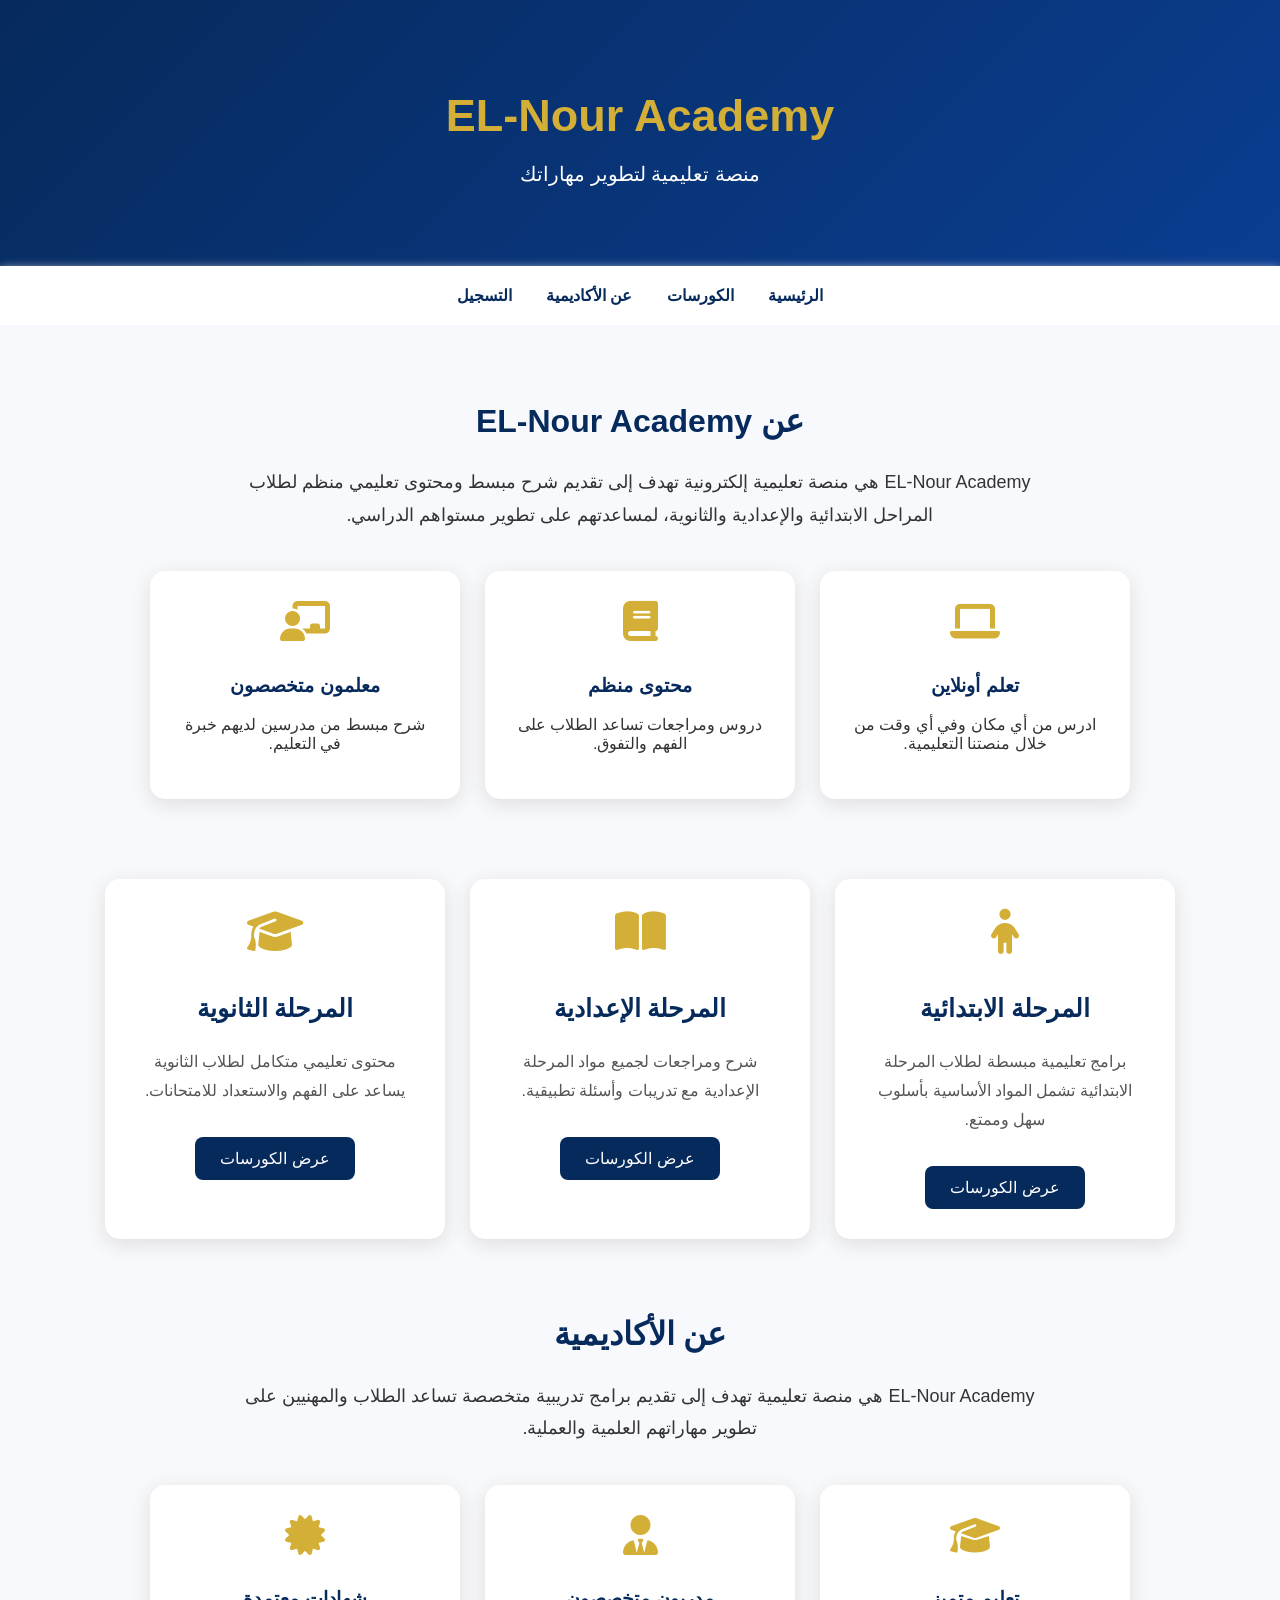
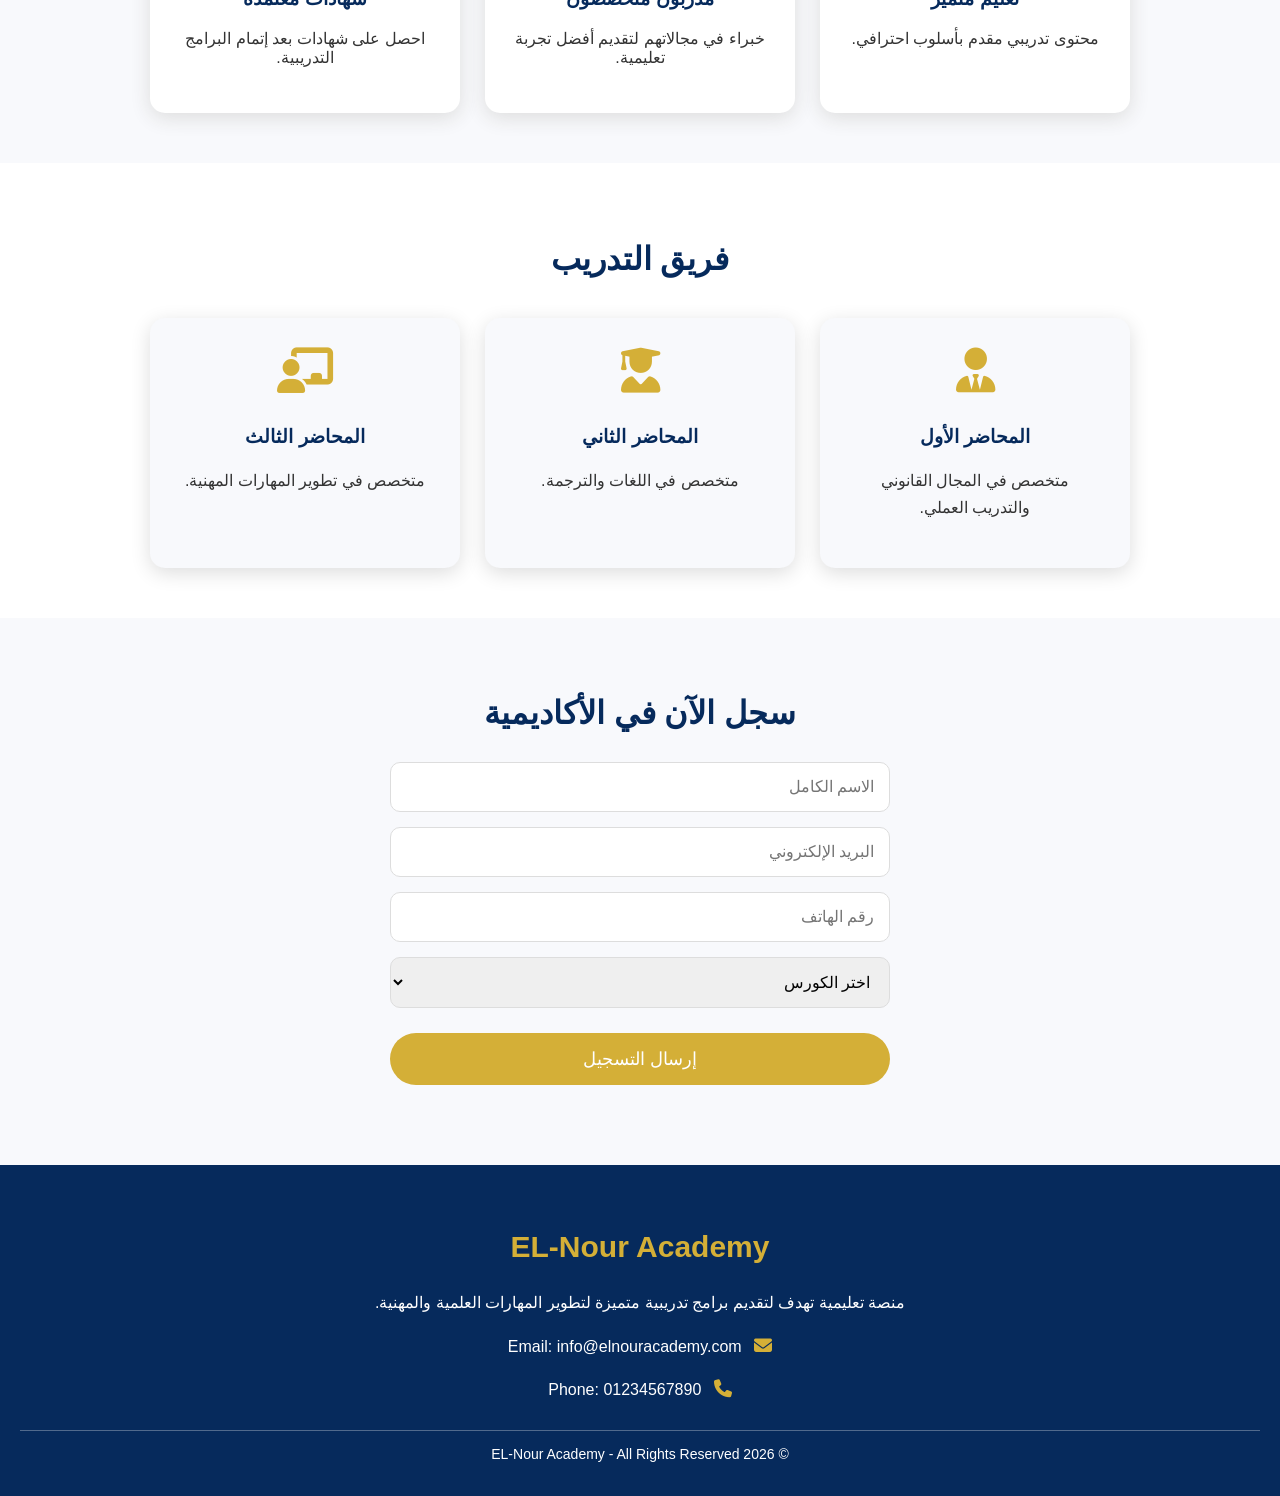
==== index.html @ 8023168b "Update index.html" ====
<!DOCTYPE html>
<html lang="ar" dir="rtl">

<head>
    <meta charset="UTF-8">
    <meta name="viewport" content="width=device-width, initial-scale=1.0">
    <title>EL-Nour Academy</title> 
    <link rel="stylesheet" href="https://cdnjs.cloudflare.com/ajax/libs/font-awesome/6.5.0/css/all.min.css">
    <link rel="stylesheet" href="style.css">
</head>

<body>

    <header>
        <h1>EL-Nour Academy</h1>
        <p>منصة تعليمية لتطوير مهاراتك</p>
    </header>

    <nav>
    <a href="#home">الرئيسية</a>
    <a href="#courses">الكورسات</a>
    <a href="#about">عن الأكاديمية</a>
    <a href="#register">التسجيل</a>
</nav>

 <section class="about" id="about">

<h2>عن EL-Nour Academy</h2>

<p>
EL-Nour Academy هي منصة تعليمية إلكترونية تهدف إلى تقديم
شرح مبسط ومحتوى تعليمي منظم لطلاب المراحل الابتدائية
والإعدادية والثانوية، لمساعدتهم على تطوير مستواهم الدراسي.
</p>


<div class="about-box">

<div>
<i class="fa-solid fa-laptop"></i>
<h3>تعلم أونلاين</h3>
<p>
ادرس من أي مكان وفي أي وقت من خلال منصتنا التعليمية.
</p>
</div>


<div>
<i class="fa-solid fa-book"></i>
<h3>محتوى منظم</h3>
<p>
دروس ومراجعات تساعد الطلاب على الفهم والتفوق.
</p>
</div>


<div>
<i class="fa-solid fa-chalkboard-user"></i>
<h3>معلمون متخصصون</h3>
<p>
شرح مبسط من مدرسين لديهم خبرة في التعليم.
</p>
</div>

</div>

</section>

<div class="courses">

    <div class="card">
    <i class="fa-solid fa-child"></i>
    <h3>المرحلة الابتدائية</h3>
    <p>
        برامج تعليمية مبسطة لطلاب المرحلة الابتدائية
        تشمل المواد الأساسية بأسلوب سهل وممتع.
    </p>
    <button>عرض الكورسات</button>
</div>


<div class="card">
    <i class="fa-solid fa-book-open"></i>
    <h3>المرحلة الإعدادية</h3>
    <p>
        شرح ومراجعات لجميع مواد المرحلة الإعدادية
        مع تدريبات وأسئلة تطبيقية.
    </p>
    <button>عرض الكورسات</button>
</div>


<div class="card">
    <i class="fa-solid fa-graduation-cap"></i>
    <h3>المرحلة الثانوية</h3>
    <p>
        محتوى تعليمي متكامل لطلاب الثانوية
        يساعد على الفهم والاستعداد للامتحانات.
    </p>
    <button>عرض الكورسات</button>
</div>
</div>

</section>
<section class="about" id="about">

<h2>عن الأكاديمية</h2>

<p>
EL-Nour Academy هي منصة تعليمية تهدف إلى تقديم برامج تدريبية متخصصة 
تساعد الطلاب والمهنيين على تطوير مهاراتهم العلمية والعملية.
</p>

<div class="about-box">

<div>
<i class="fa-solid fa-graduation-cap"></i>
<h3>تعليم متميز</h3>
<p>محتوى تدريبي مقدم بأسلوب احترافي.</p>
</div>

<div>
<i class="fa-solid fa-user-tie"></i>
<h3>مدربون متخصصون</h3>
<p>خبراء في مجالاتهم لتقديم أفضل تجربة تعليمية.</p>
</div>

<div>
<i class="fa-solid fa-certificate"></i>
<h3>شهادات معتمدة</h3>
<p>احصل على شهادات بعد إتمام البرامج التدريبية.</p>
</div>

</div>

</section>
<section class="instructors">

<h2>فريق التدريب</h2>

<div class="instructor-box">

    <div class="instructor-card">
        <i class="fa-solid fa-user-tie"></i>
        <h3>المحاضر الأول</h3>
        <p>متخصص في المجال القانوني والتدريب العملي.</p>
    </div>

    <div class="instructor-card">
        <i class="fa-solid fa-user-graduate"></i>
        <h3>المحاضر الثاني</h3>
        <p>متخصص في اللغات والترجمة.</p>
    </div>

    <div class="instructor-card">
        <i class="fa-solid fa-chalkboard-user"></i>
        <h3>المحاضر الثالث</h3>
        <p>متخصص في تطوير المهارات المهنية.</p>
    </div>

</div>

</section>
  <section class="register" id="register">

<h2>سجل الآن في الأكاديمية</h2>

<form>

<input type="text" placeholder="الاسم الكامل">

<input type="email" placeholder="البريد الإلكتروني">

<input type="tel" placeholder="رقم الهاتف">

<select>
    <option>اختر الكورس</option>
    <option>القانون</option>
    <option>اللغات والترجمة</option>
    <option>المهارات المهنية</option>
</select>

<button type="submit">
إرسال التسجيل
</button>

</form>

</section>
  <footer>

<div class="footer-content">

    <h2>EL-Nour Academy</h2>

    <p>
        منصة تعليمية تهدف لتقديم برامج تدريبية متميزة
        لتطوير المهارات العلمية والمهنية.
    </p>

   <p>
    <i class="fa-solid fa-envelope"></i>
    Email: info@elnouracademy.com
</p>

<p>
    <i class="fa-solid fa-phone"></i>
    Phone: 01234567890
</p>
</div>

<p class="copyright">
© 2026 EL-Nour Academy - All Rights Reserved
</p>

</footer>

</body>

</html>
---- style.css ----
body {
    margin: 0;
    font-family: "Arial", sans-serif;
    background: #f8f9fc;
    color: #333;
    text-align: center;
}

header {
    background: linear-gradient(135deg, #062a5c, #0b3d91);
    color: white;
    padding: 60px 20px;
}

header h1 {
    font-size: 45px;
    color: #d4af37;
    margin-bottom: 10px;
}

header p {
    font-size: 20px;
}

nav {
    background: white;
    padding: 20px;
    box-shadow: 0 3px 10px #ddd;
}

nav a {
    color: #062a5c;
    text-decoration: none;
    margin: 15px;
    font-weight: bold;
}

nav a:hover {
    color: #d4af37;
}

section {
    padding: 50px 20px;
}

section h2 {
    color: #062a5c;
    font-size: 32px;
}

button {
    background: #d4af37;
    color: white;
    border: none;
    padding: 15px 35px;
    border-radius: 30px;
    font-size: 18px;
    cursor: pointer;
}

button:hover {
    background: #b8941f;
}

footer {
    background: #062a5c;
    color: white;
    padding: 25px;
}
.hero {
    background: linear-gradient(
        rgba(6,42,92,0.85),
        rgba(6,42,92,0.85)
    );
    color: white;
    padding: 90px 20px;
    border-radius: 0 0 40px 40px;
}

.hero h2 {
    font-size: 40px;
    color: #d4af37;
    margin-bottom: 20px;
}

.hero p {
    font-size: 20px;
    max-width: 700px;
    margin: auto;
    line-height: 1.8;
}
.courses-section {
    background: #ffffff;
}

.courses {
    display: flex;
    justify-content: center;
    gap: 25px;
    flex-wrap: wrap;
    margin-top: 30px;
}

.card {
    background: white;
    width: 280px;
    padding: 30px;
    border-radius: 15px;
    box-shadow: 0 5px 20px #ddd;
    transition: 0.3s;
}

.card:hover {
    transform: translateY(-10px);
}

.card h3 {
    color: #062a5c;
    font-size: 25px;
}

.card p {
    line-height: 1.8;
    color: #555;
}

.card button {
    margin-top: 15px;
}
.about {
    background: #f8f9fc;
}

.about > p {
    max-width: 800px;
    margin: 20px auto;
    font-size: 18px;
    line-height: 1.8;
}

.about-box {
    display: flex;
    justify-content: center;
    gap: 25px;
    flex-wrap: wrap;
    margin-top: 40px;
}

.about-box div {
    background: white;
    width: 250px;
    padding: 30px;
    border-radius: 15px;
    box-shadow: 0 5px 20px #ddd;
}

.about-box i {
    font-size: 40px;
    color: #d4af37;
    margin-bottom: 15px;
}

.about-box h3 {
    color: #062a5c;
}
    .about {
    background: #f8f9fc;
}

.about > p {
    max-width: 800px;
    margin: 20px auto;
    font-size: 18px;
    line-height: 1.8;
}

.about-box {
    display: flex;
    justify-content: center;
    gap: 25px;
    flex-wrap: wrap;
    margin-top: 40px;
}

.about-box div {
    background: white;
    width: 250px;
    padding: 30px;
    border-radius: 15px;
    box-shadow: 0 5px 20px #ddd;
}

.about-box i {
    font-size: 40px;
    color: #d4af37;
    margin-bottom: 15px;
}

.about-box h3 {
    color: #062a5c;
}
.instructors {
    background: white;
}

.instructor-box {
    display: flex;
    justify-content: center;
    gap: 25px;
    flex-wrap: wrap;
    margin-top: 40px;
}

.instructor-card {
    width: 250px;
    background: #f8f9fc;
    padding: 30px;
    border-radius: 15px;
    box-shadow: 0 5px 20px #ddd;
    transition: 0.3s;
}

.instructor-card:hover {
    transform: translateY(-10px);
}

.instructor-card i {
    font-size: 45px;
    color: #d4af37;
    margin-bottom: 15px;
}

.instructor-card h3 {
    color: #062a5c;
}

.instructor-card p {
    line-height: 1.7;
}
.register {
    background: #f8f9fc;
}

.register form {
    max-width: 500px;
    margin: 30px auto;
    display: flex;
    flex-direction: column;
    gap: 15px;
}

.register input,
.register select {
    padding: 15px;
    border: 1px solid #ddd;
    border-radius: 10px;
    font-size: 16px;
    text-align: right;
}

.register button {
    margin-top: 10px;
}
footer {
    background: #062a5c;
    color: white;
    padding: 40px 20px 20px;
    text-align: center;
}

.footer-content h2 {
    color: #d4af37;
    font-size: 30px;
}

.footer-content p {
    max-width: 600px;
    margin: 15px auto;
    line-height: 1.8;
}

.copyright {
    margin-top: 25px;
    border-top: 1px solid rgba(255,255,255,0.3);
    padding-top: 15px;
    font-size: 14px;
}
.footer-content i {
    color: #d4af37;
    margin-left: 8px;
    font-size: 18px;
}
.card i {
    font-size: 45px;
    color: #d4af37;
    margin-bottom: 15px;
}

.card button {
    background: #062a5c;
    color: white;
    border: none;
    padding: 12px 25px;
    border-radius: 8px;
    cursor: pointer;
    font-size: 16px;
}

.card button:hover {
    background: #d4af37;
    color: #062a5c;
}
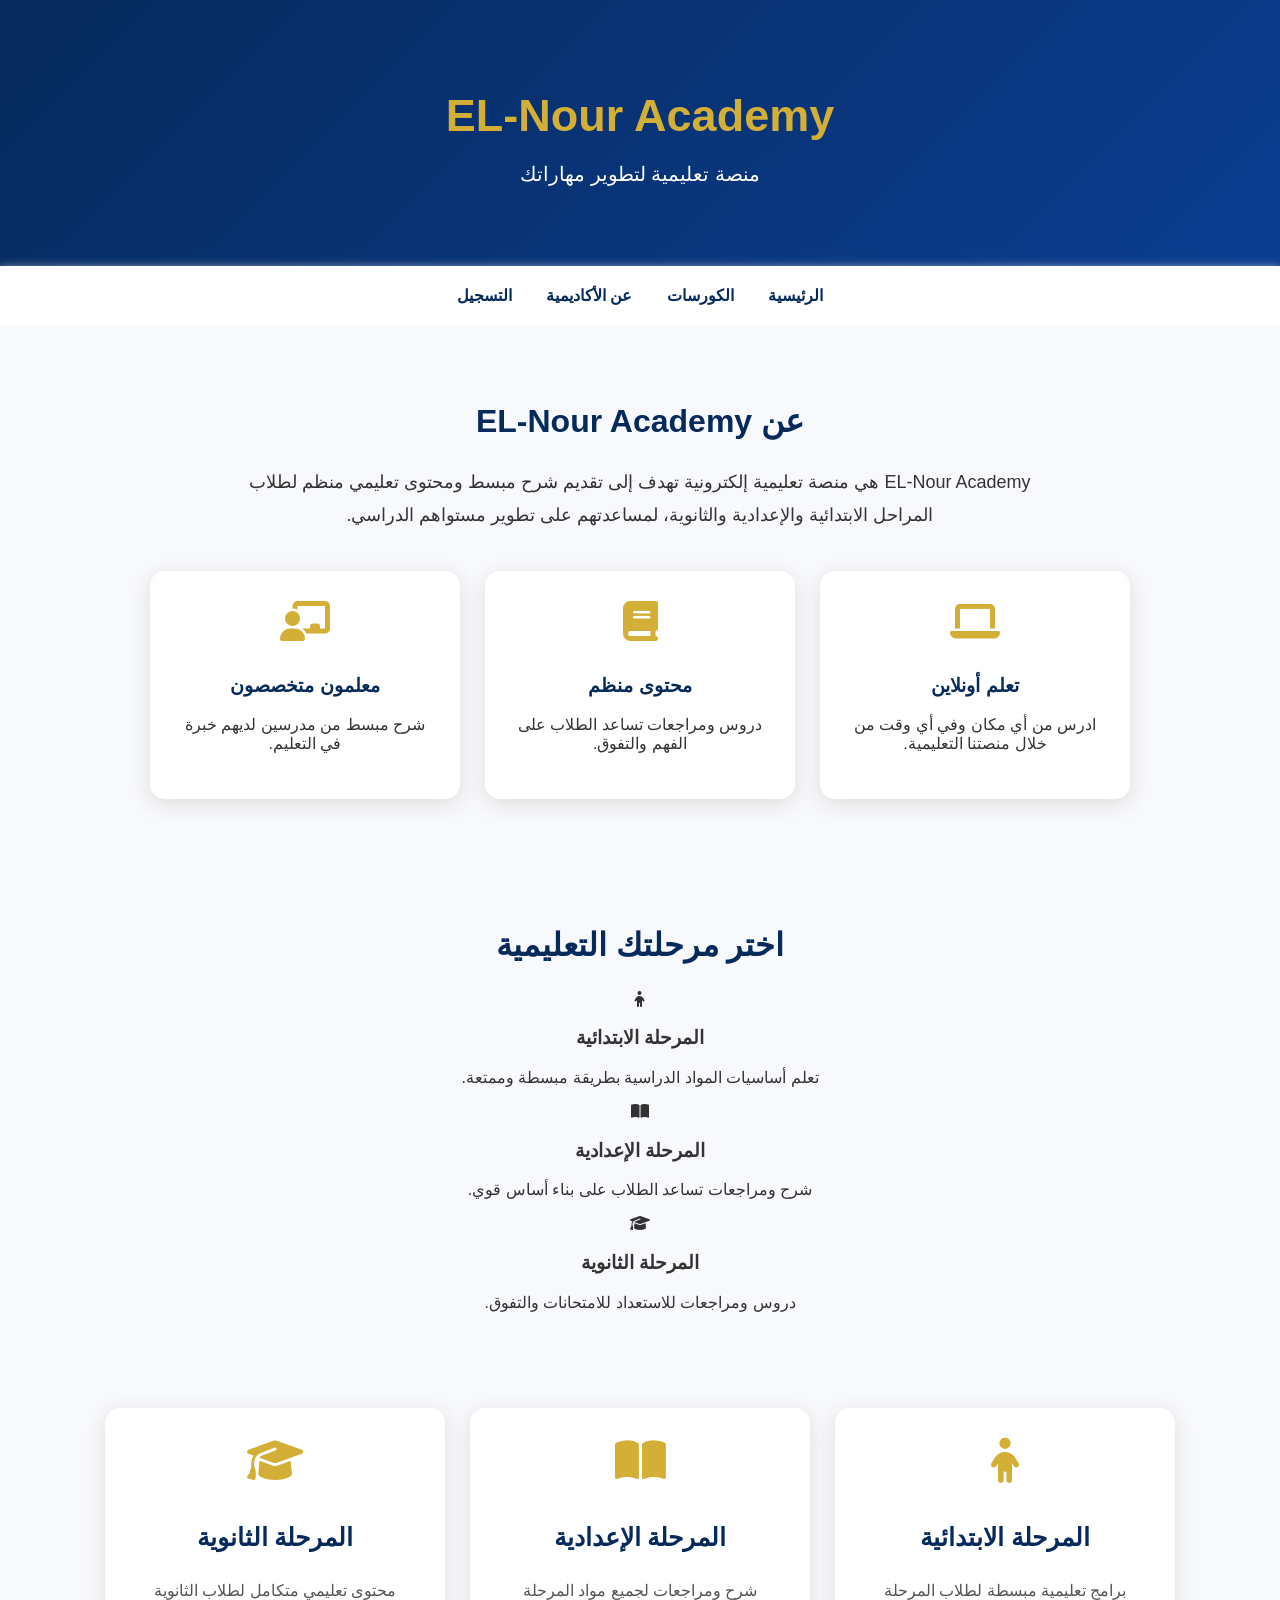
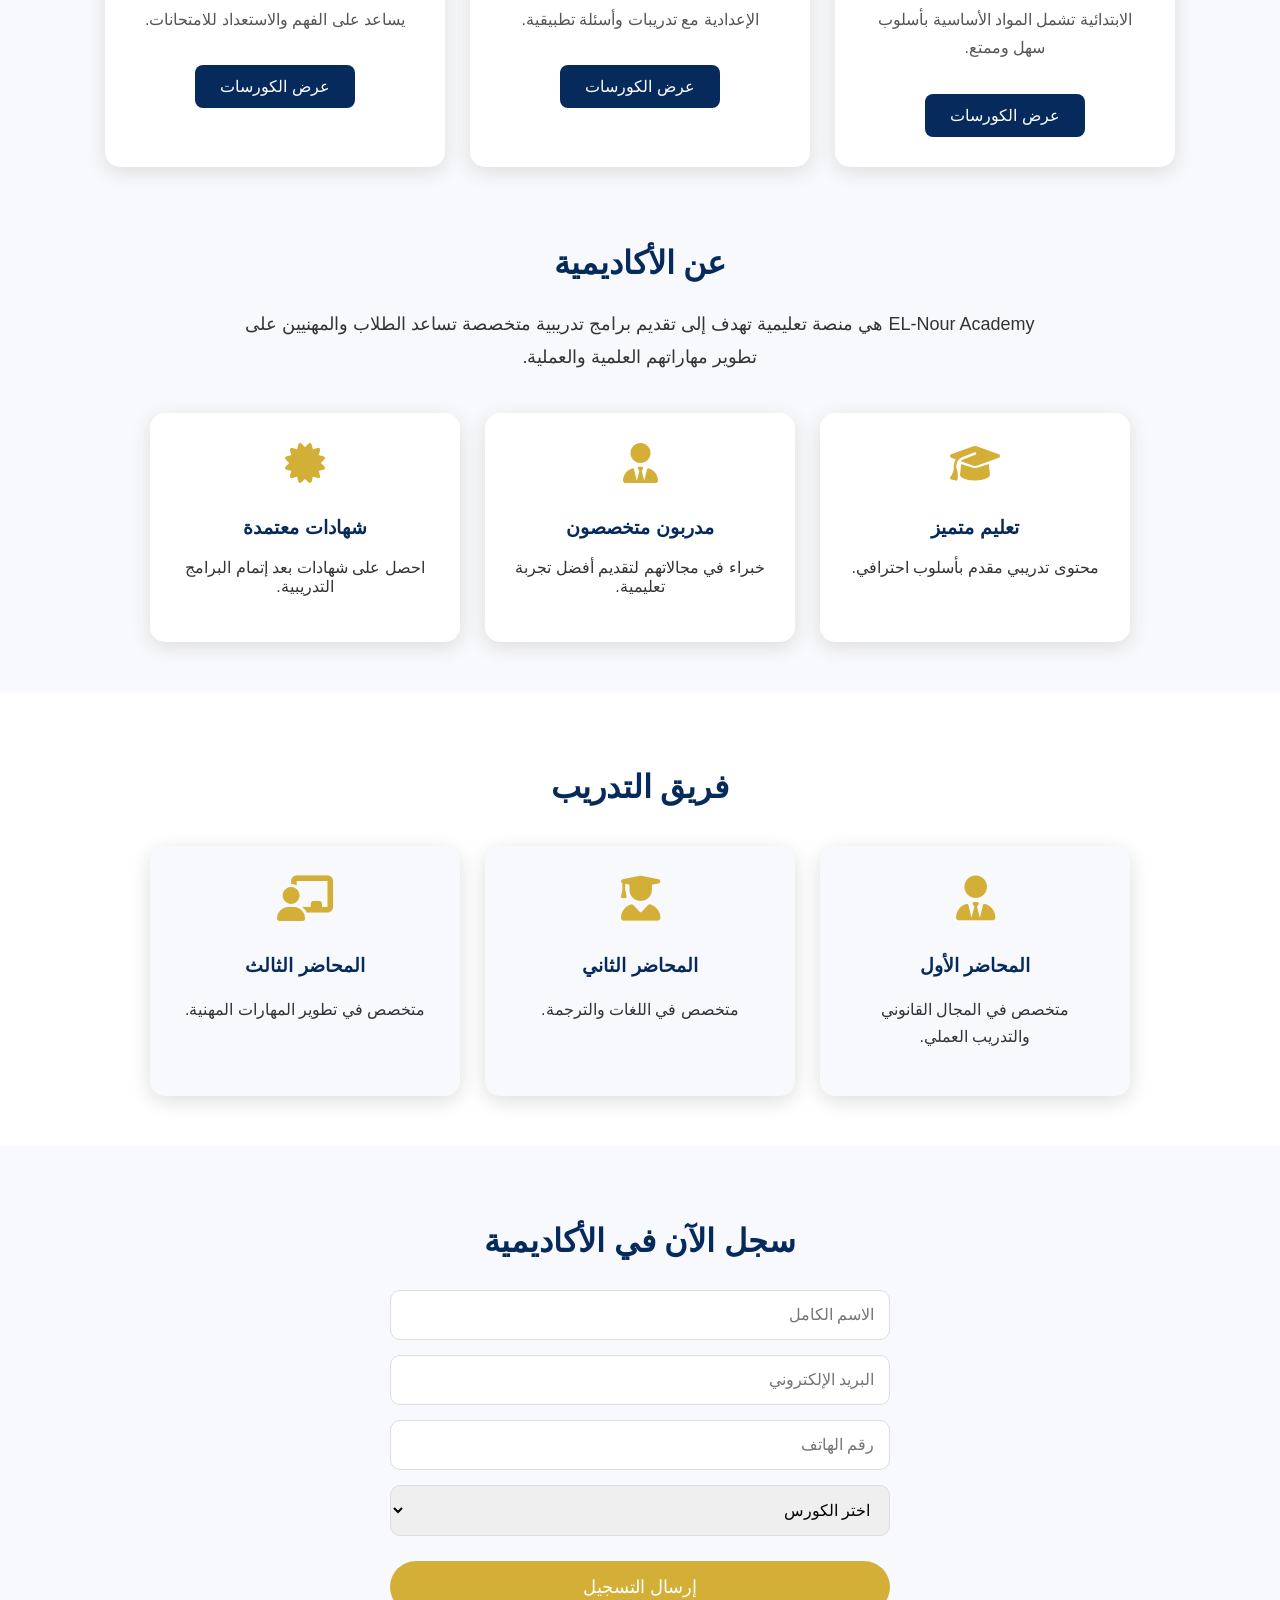
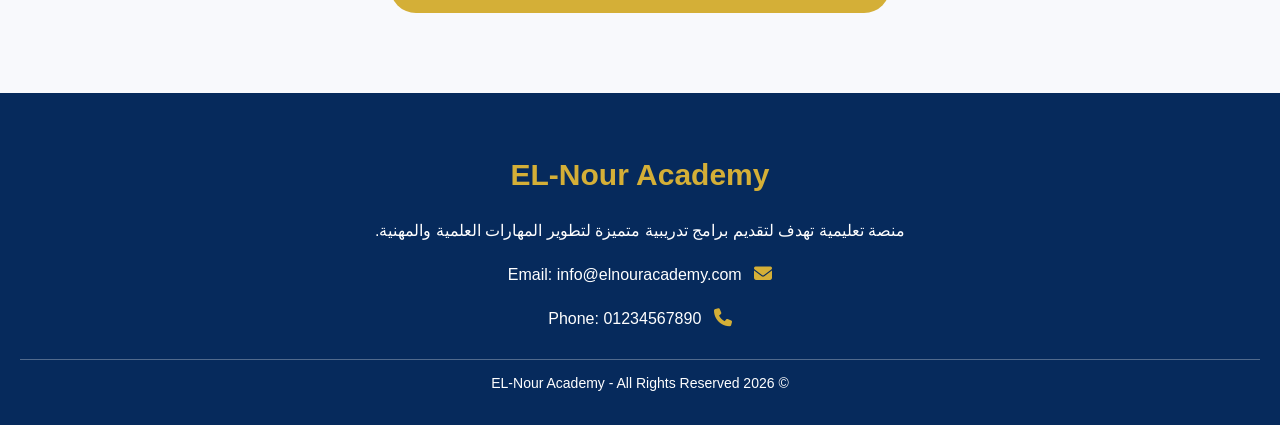
==== commit 172e331a: "Update index.html" ====
--- a/index.html
+++ b/index.html
@@ -65,7 +65,41 @@
 </div>
 
 </section>
-
+<section class="levels">
+
+<h2>اختر مرحلتك التعليمية</h2>
+
+<div class="level-box">
+
+<div class="level-card">
+<i class="fa-solid fa-child"></i>
+<h3>المرحلة الابتدائية</h3>
+<p>
+تعلم أساسيات المواد الدراسية بطريقة مبسطة وممتعة.
+</p>
+</div>
+
+
+<div class="level-card">
+<i class="fa-solid fa-book-open"></i>
+<h3>المرحلة الإعدادية</h3>
+<p>
+شرح ومراجعات تساعد الطلاب على بناء أساس قوي.
+</p>
+</div>
+
+
+<div class="level-card">
+<i class="fa-solid fa-graduation-cap"></i>
+<h3>المرحلة الثانوية</h3>
+<p>
+دروس ومراجعات للاستعداد للامتحانات والتفوق.
+</p>
+</div>
+
+</div>
+
+</section>
 <div class="courses">
 
     <div class="card">
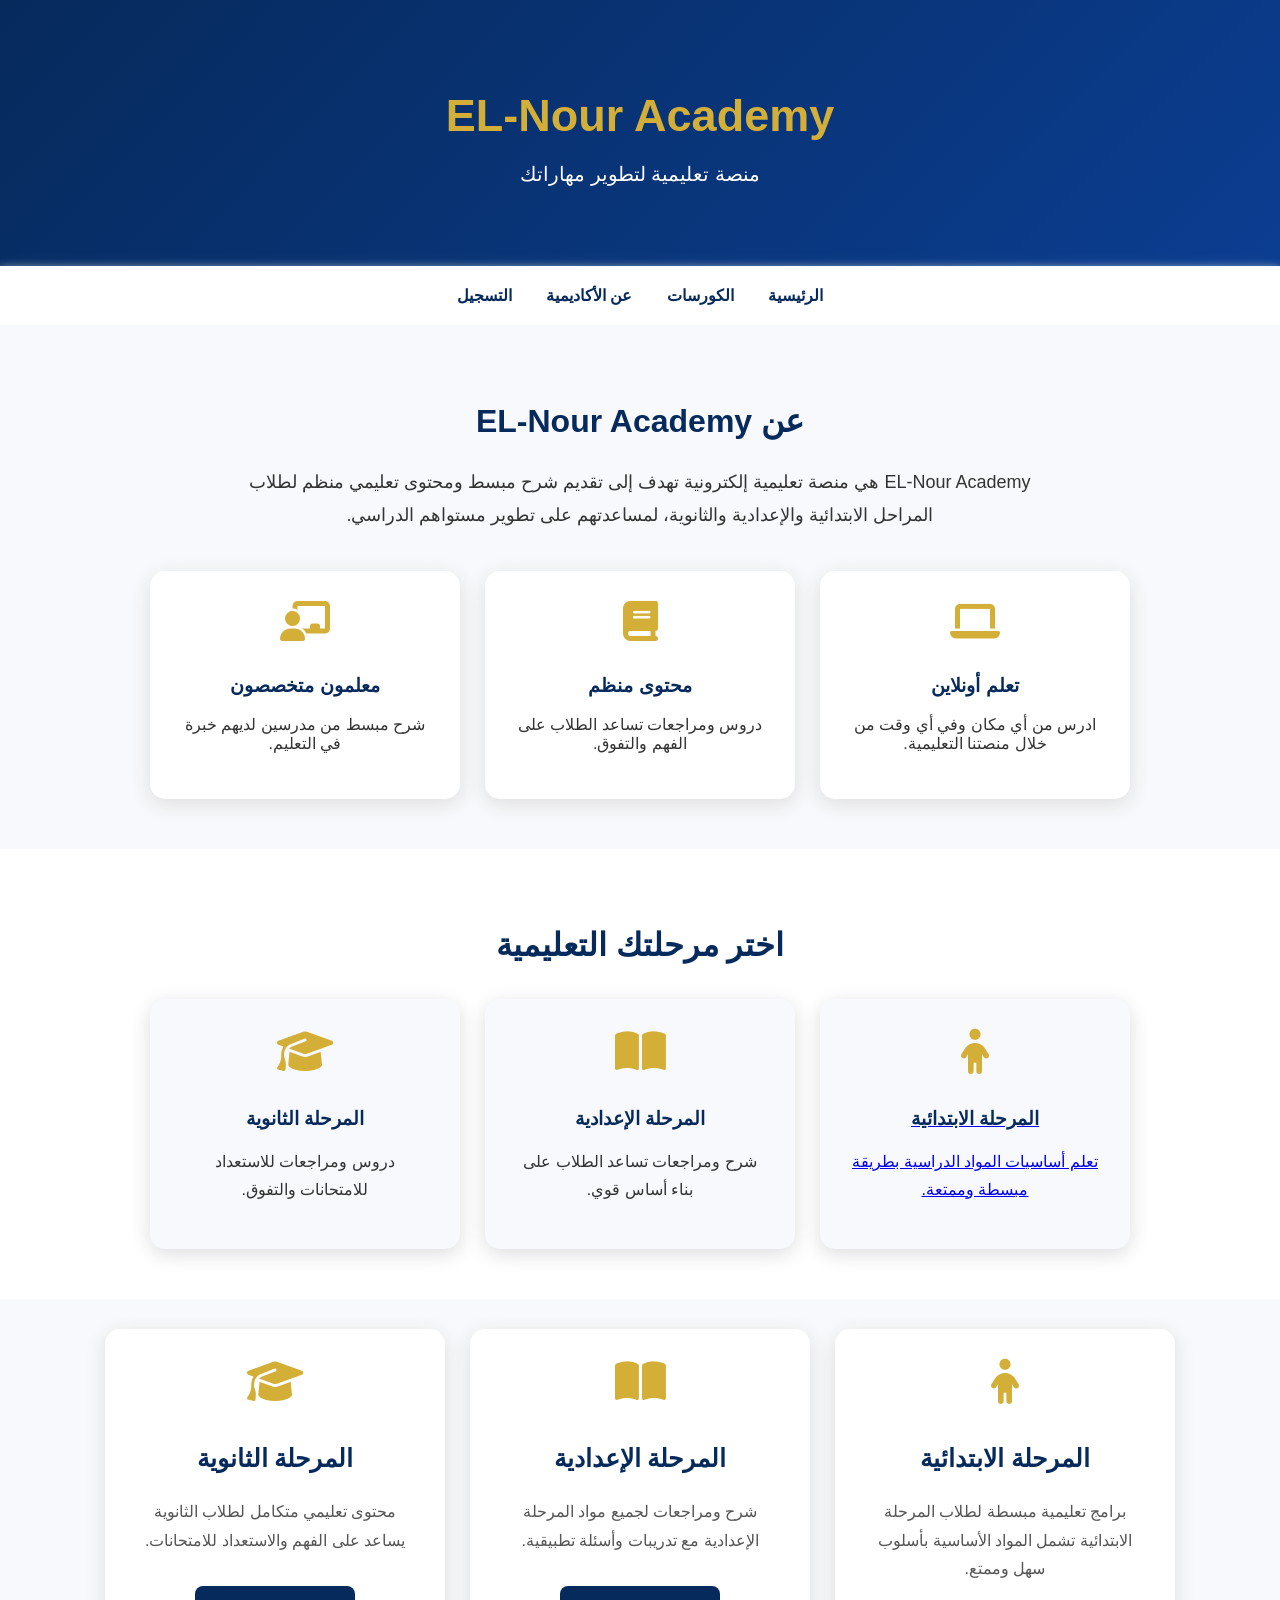
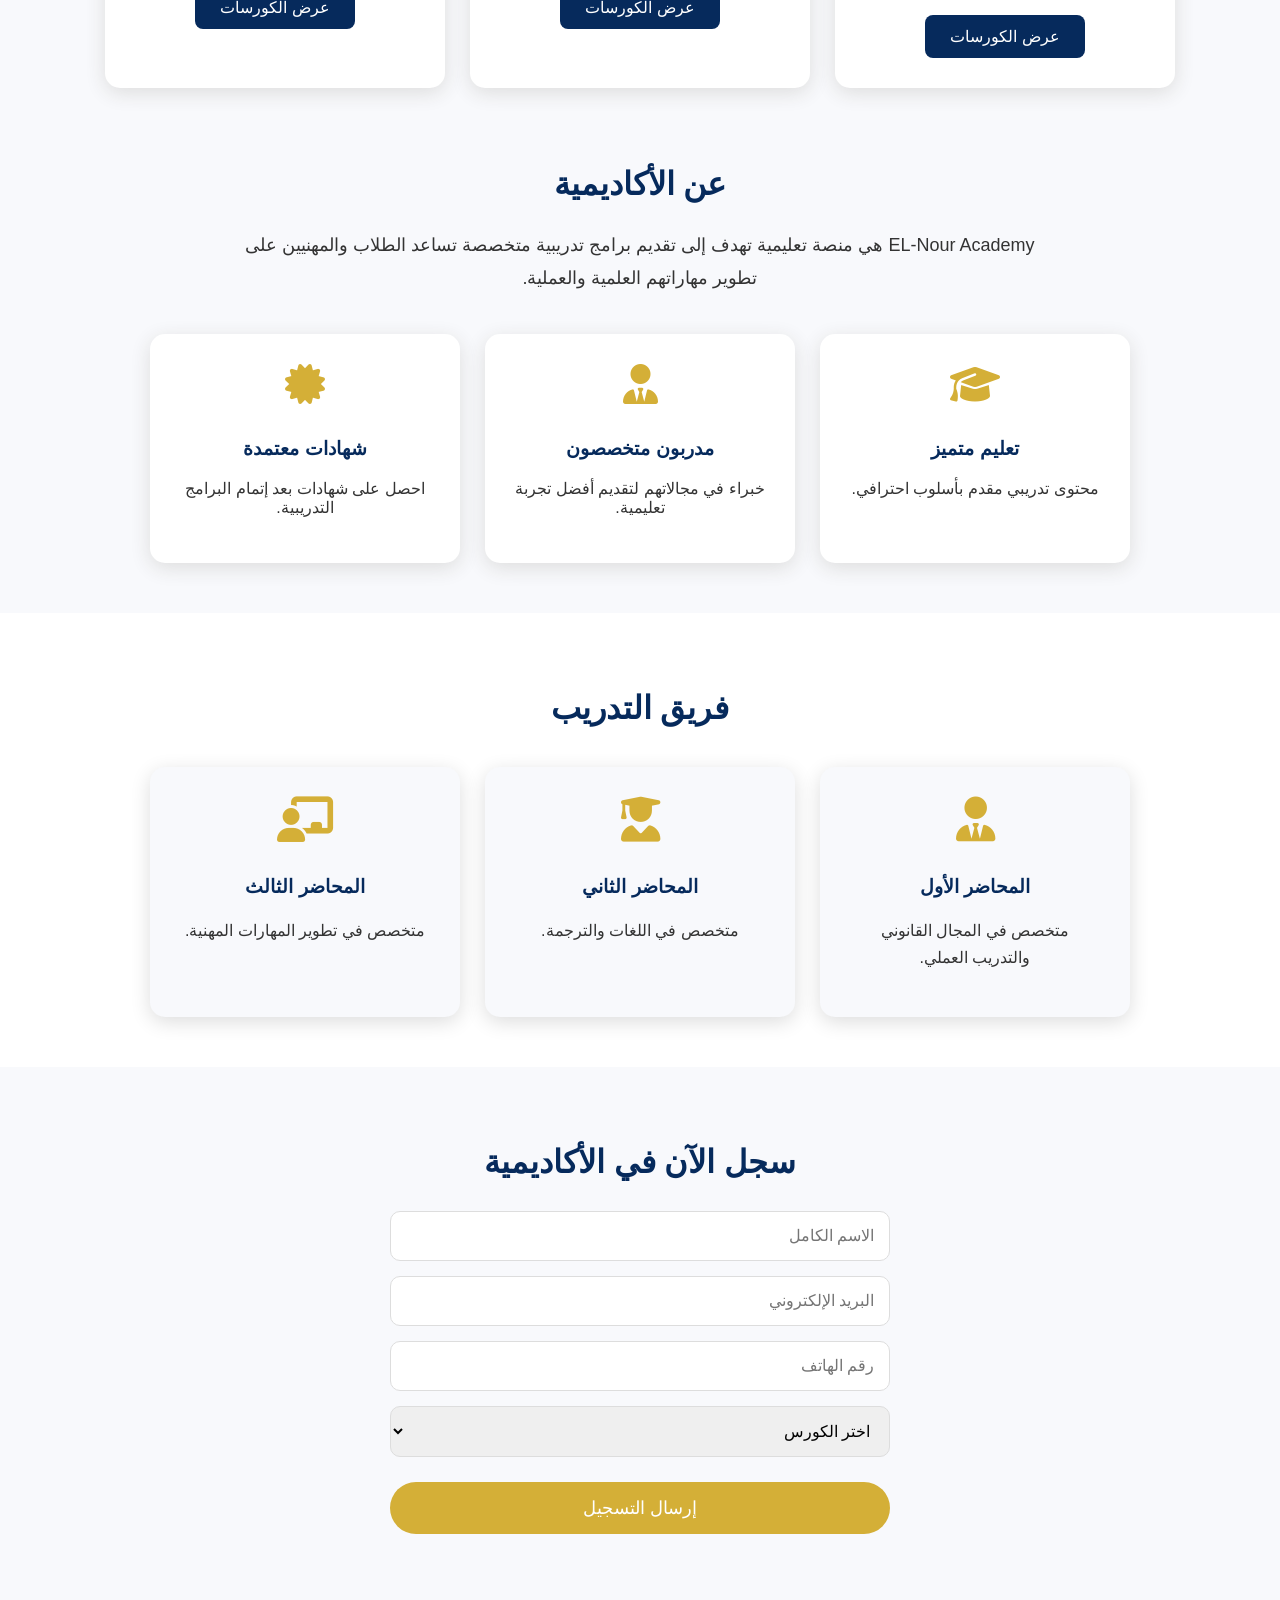
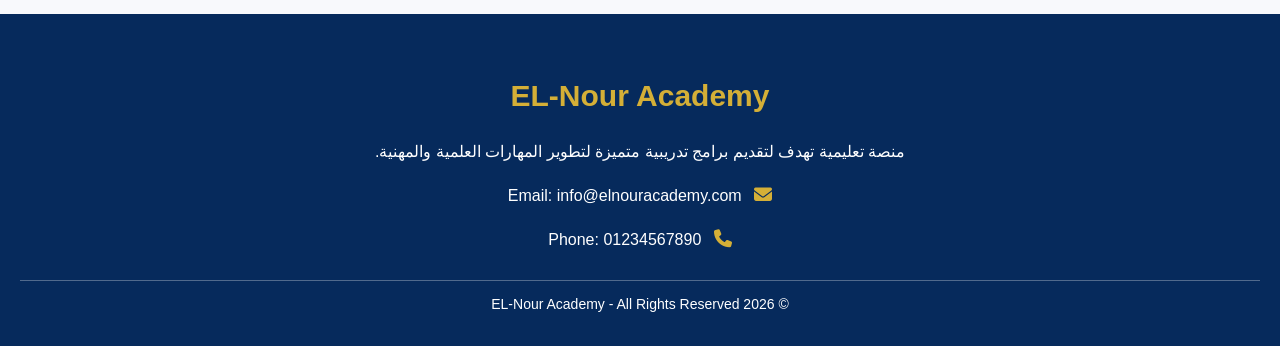
==== commit f6fe1c80: "Update index.html" ====
--- a/index.html
+++ b/index.html
@@ -71,13 +71,17 @@
 
 <div class="level-box">
 
-<div class="level-card">
+<a href="primary.html" class="level-card">
+
 <i class="fa-solid fa-child"></i>
+
 <h3>المرحلة الابتدائية</h3>
+
 <p>
 تعلم أساسيات المواد الدراسية بطريقة مبسطة وممتعة.
 </p>
-</div>
+
+</a>
 
 
 <div class="level-card">
--- a/style.css
+++ b/style.css
@@ -310,3 +310,42 @@
     background: #d4af37;
     color: #062a5c;
 }
+.levels {
+    background: #ffffff;
+    text-align: center;
+}
+
+.level-box {
+    display: flex;
+    justify-content: center;
+    gap: 25px;
+    flex-wrap: wrap;
+    margin-top: 35px;
+}
+
+.level-card {
+    width: 250px;
+    background: #f8f9fc;
+    padding: 30px;
+    border-radius: 15px;
+    box-shadow: 0 5px 20px #ddd;
+    transition: 0.3s;
+}
+
+.level-card:hover {
+    transform: translateY(-10px);
+}
+
+.level-card i {
+    font-size: 45px;
+    color: #d4af37;
+    margin-bottom: 15px;
+}
+
+.level-card h3 {
+    color: #062a5c;
+}
+
+.level-card p {
+    line-height: 1.7;
+}
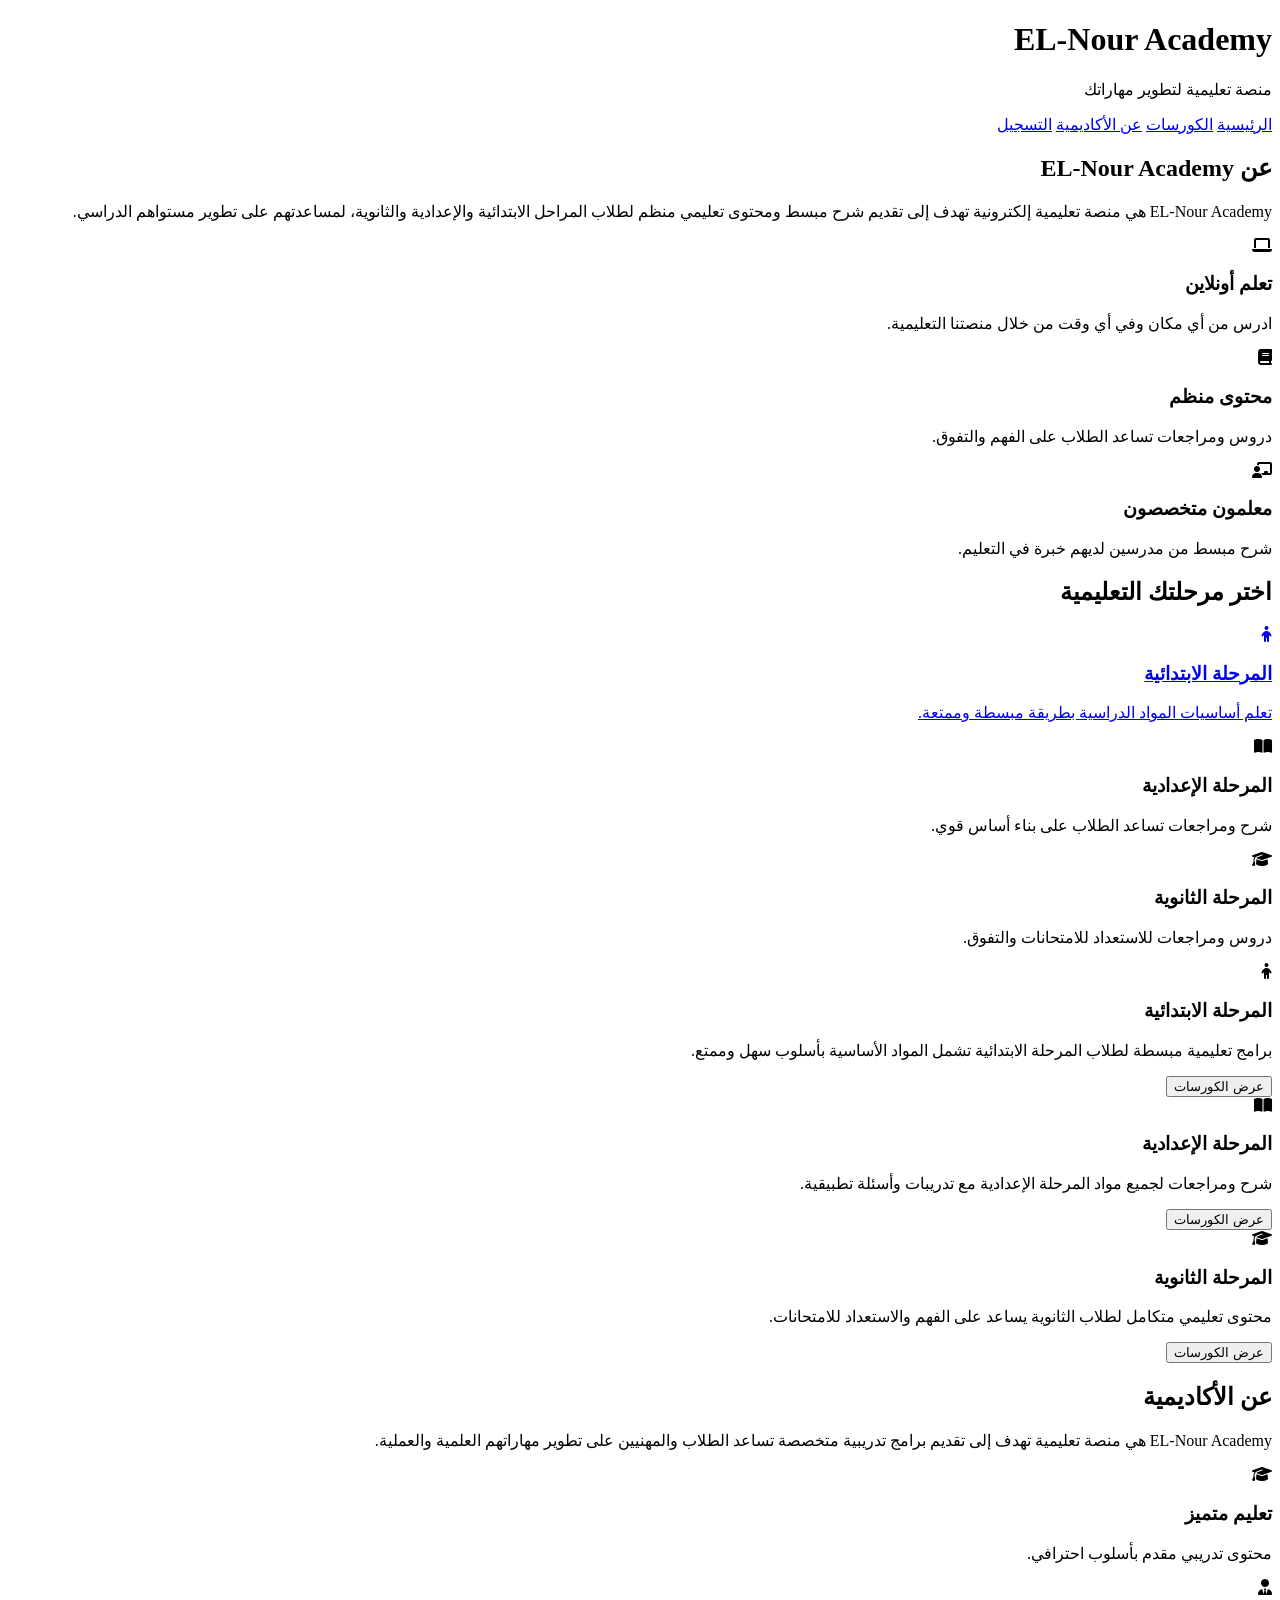
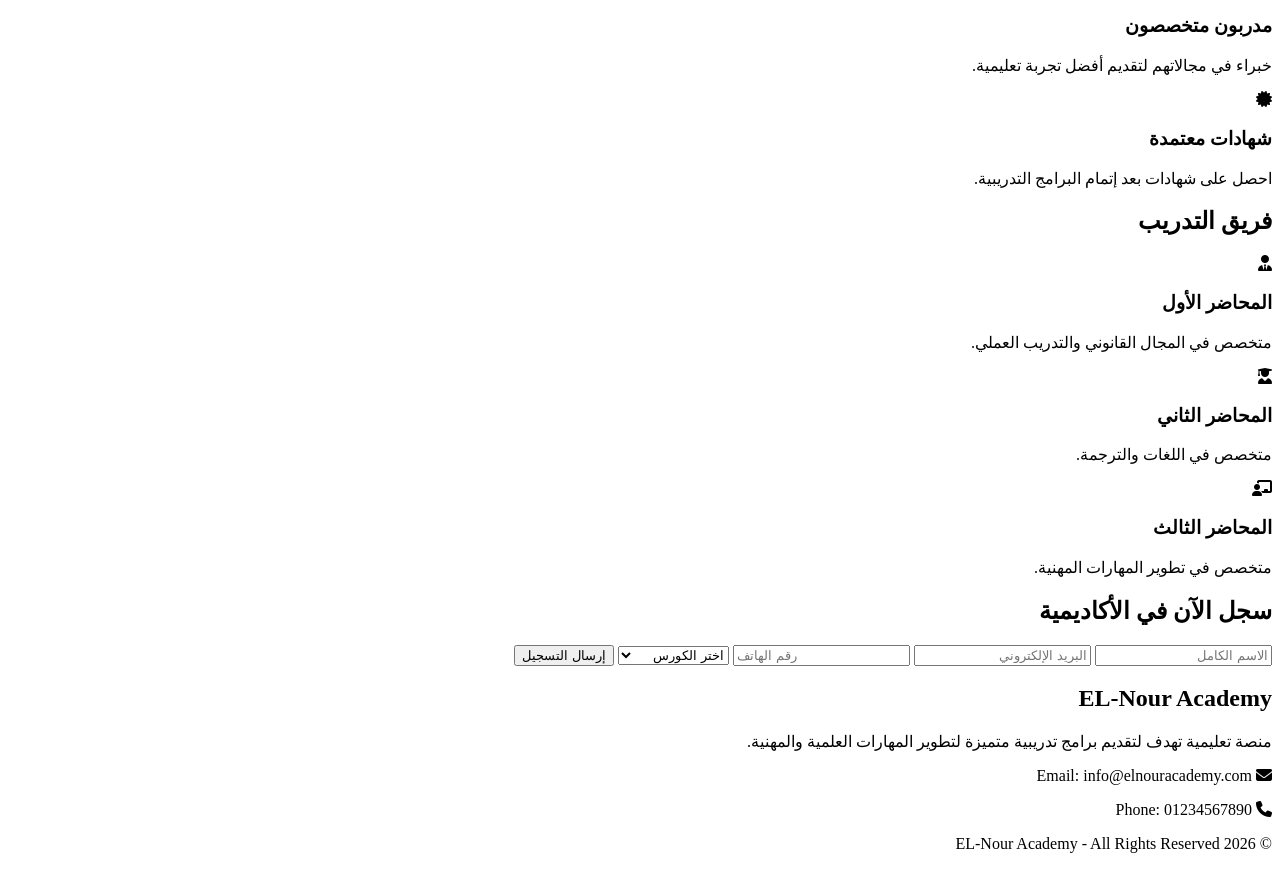
==== commit 89f9823c: "Update index.html" ====
--- a/index.html
+++ b/index.html
@@ -6,7 +6,7 @@
     <meta name="viewport" content="width=device-width, initial-scale=1.0">
     <title>EL-Nour Academy</title> 
     <link rel="stylesheet" href="https://cdnjs.cloudflare.com/ajax/libs/font-awesome/6.5.0/css/all.min.css">
-    <link rel="stylesheet" href="style.css">
+    <link rel="stylesheet" href="css/style.css">
 </head>
 
 <body>
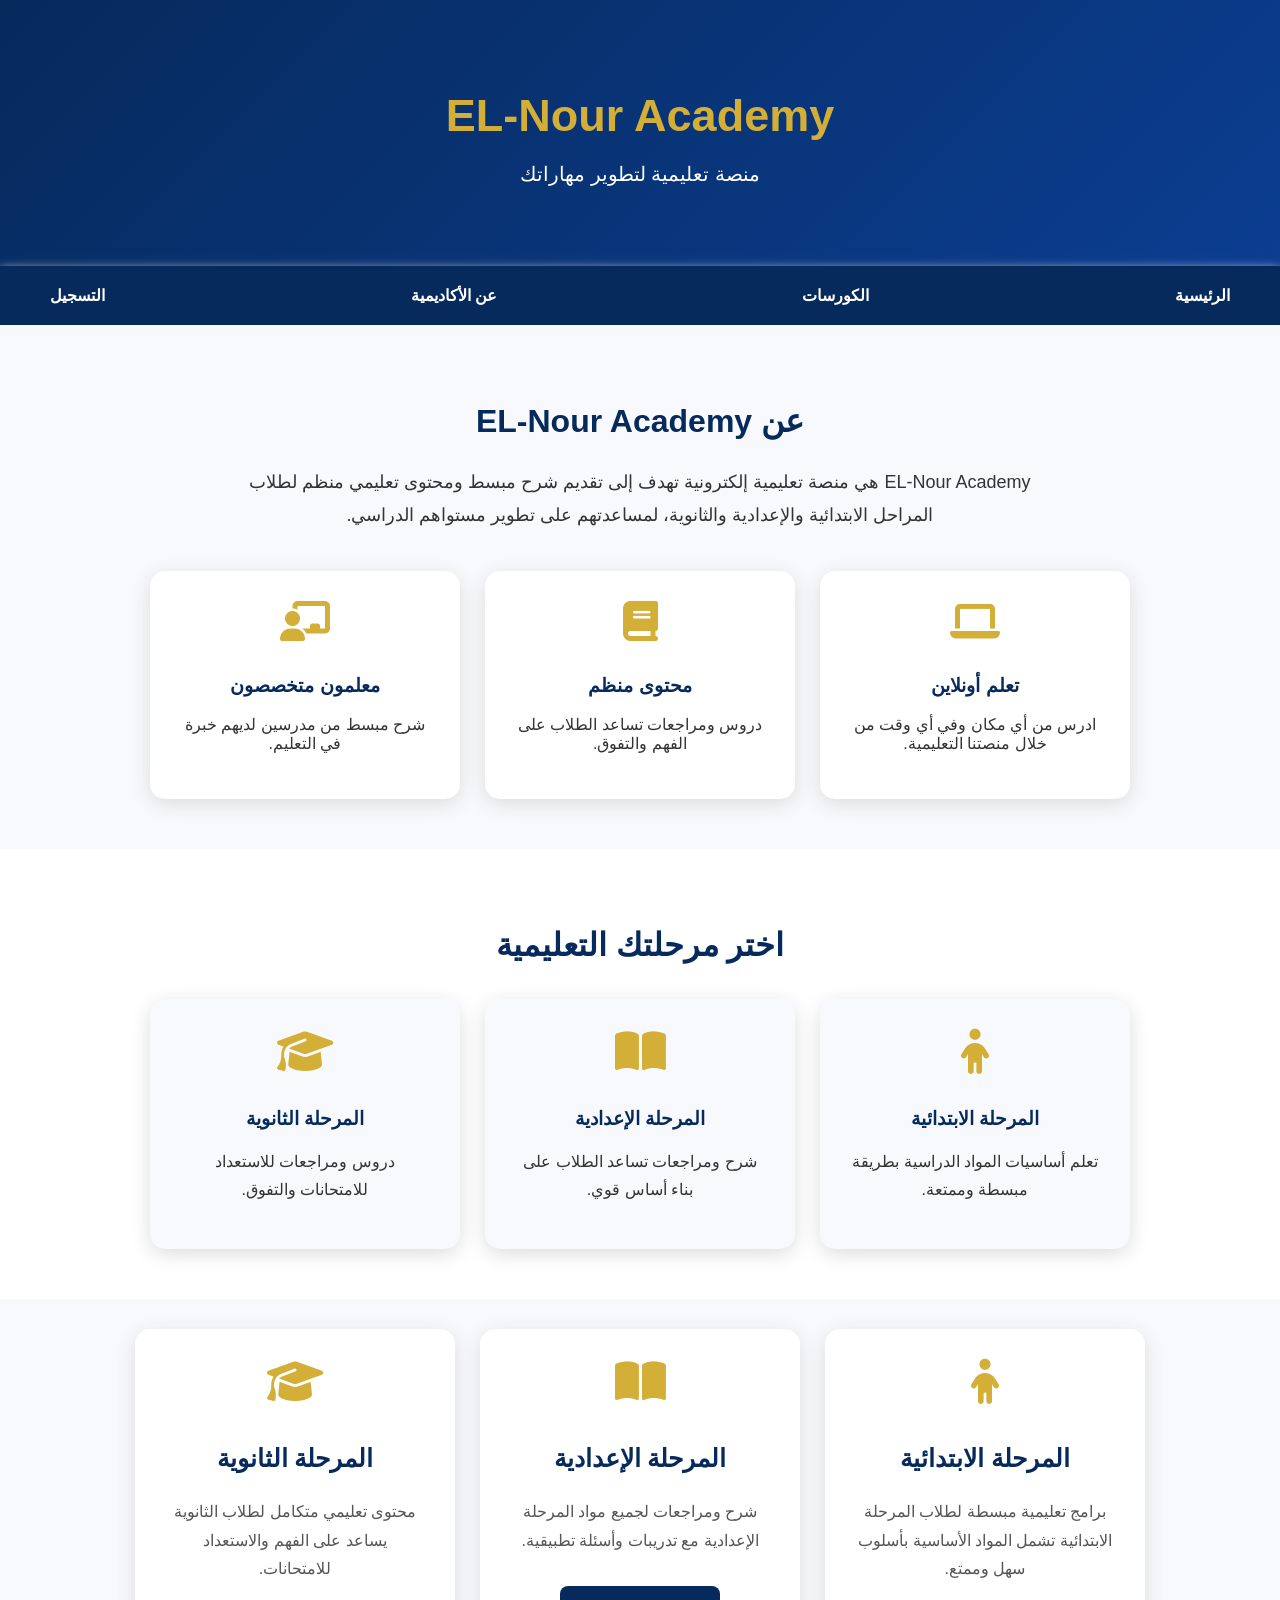
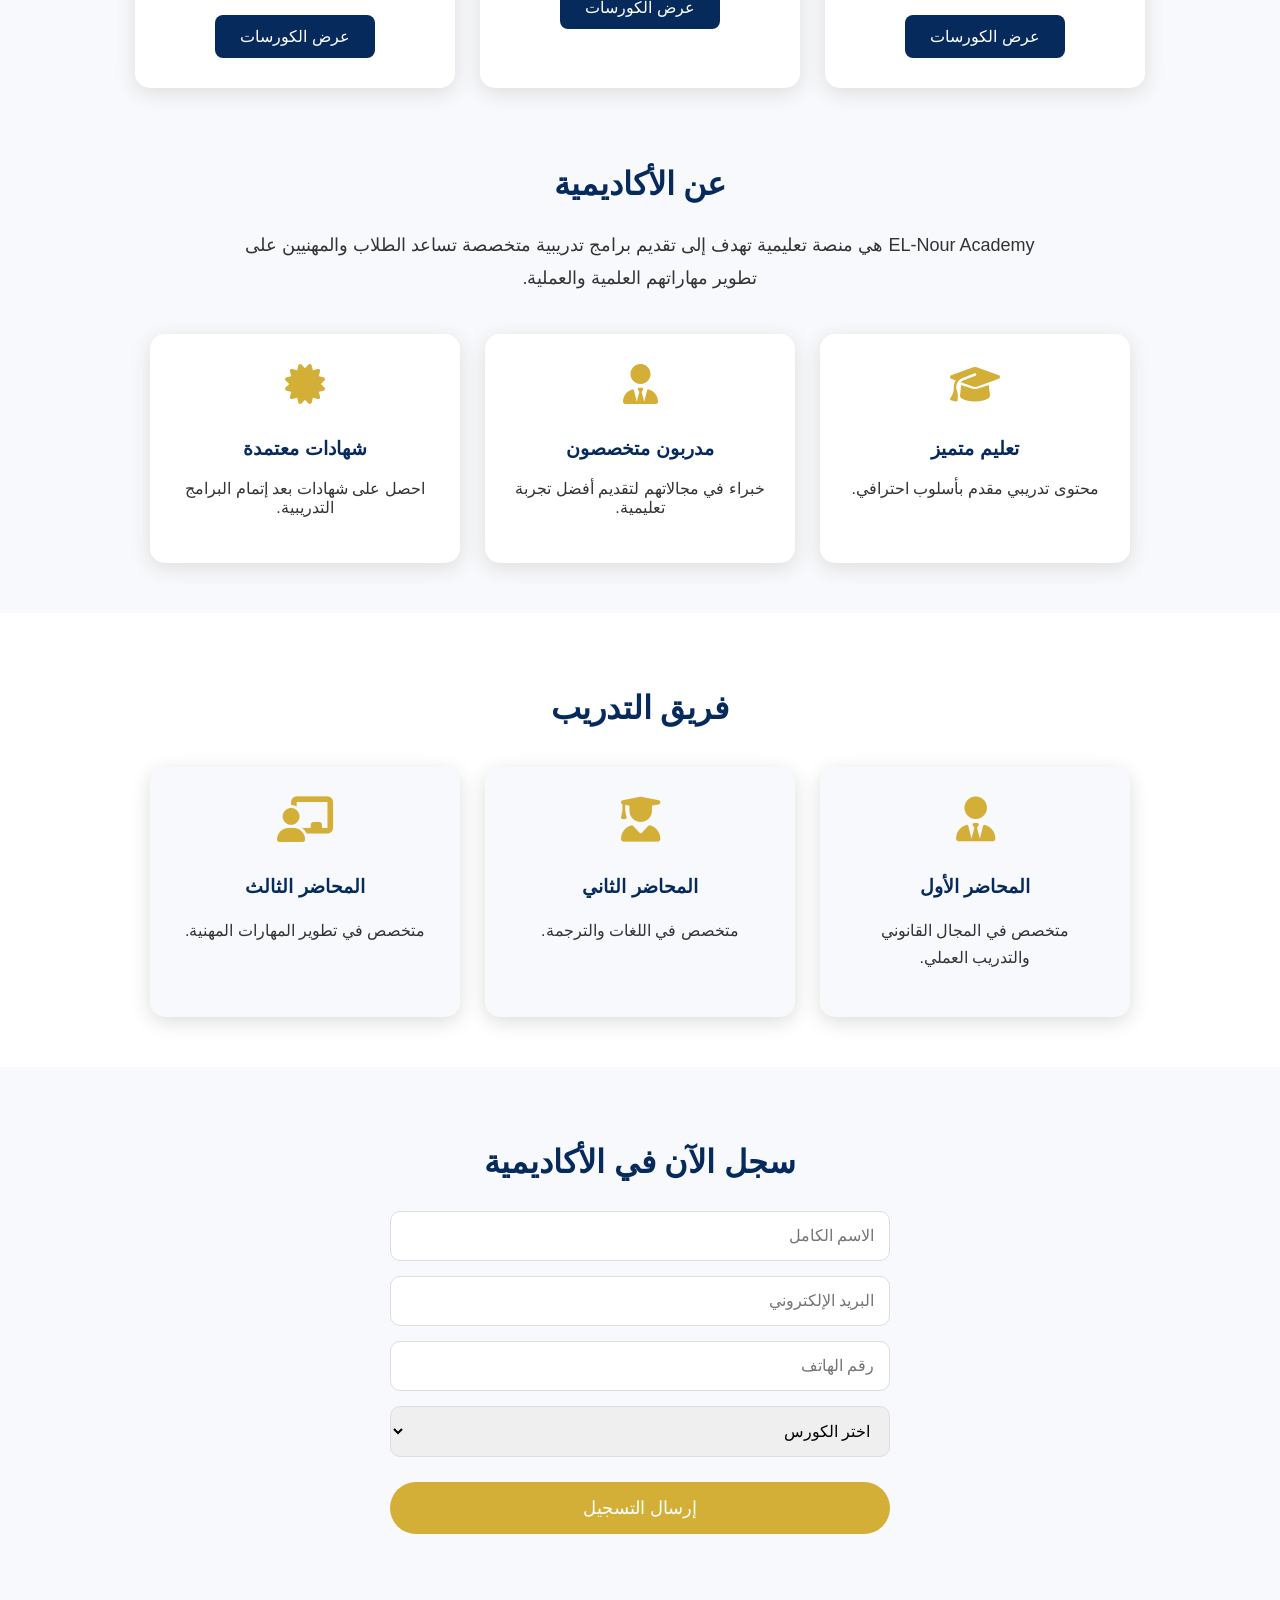
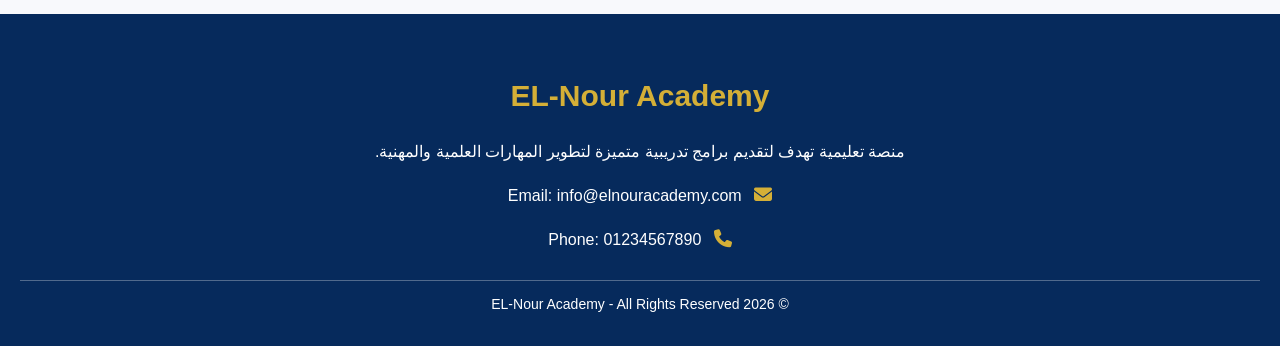
==== commit 6360d249: "Update index.html" ====
--- a/index.html
+++ b/index.html
@@ -6,7 +6,7 @@
     <meta name="viewport" content="width=device-width, initial-scale=1.0">
     <title>EL-Nour Academy</title> 
     <link rel="stylesheet" href="https://cdnjs.cloudflare.com/ajax/libs/font-awesome/6.5.0/css/all.min.css">
-    <link rel="stylesheet" href="css/style.css">
+    <link rel="stylesheet" href="css/css/style.css">
 </head>
 
 <body>
--- a/css/css/style.css
+++ b/css/css/style.css
@@ -0,0 +1,424 @@
+body {
+    margin: 0;
+    font-family: "Arial", sans-serif;
+    background: #f8f9fc;
+    color: #333;
+    text-align: center;
+}
+
+header {
+    background: linear-gradient(135deg, #062a5c, #0b3d91);
+    color: white;
+    padding: 60px 20px;
+}
+
+header h1 {
+    font-size: 45px;
+    color: #d4af37;
+    margin-bottom: 10px;
+}
+
+header p {
+    font-size: 20px;
+}
+
+nav {
+    background: white;
+    padding: 20px;
+    box-shadow: 0 3px 10px #ddd;
+}
+
+nav a {
+    color: #062a5c;
+    text-decoration: none;
+    margin: 15px;
+    font-weight: bold;
+}
+
+nav a:hover {
+    color: #d4af37;
+}
+
+section {
+    padding: 50px 20px;
+}
+
+section h2 {
+    color: #062a5c;
+    font-size: 32px;
+}
+
+button {
+    background: #d4af37;
+    color: white;
+    border: none;
+    padding: 15px 35px;
+    border-radius: 30px;
+    font-size: 18px;
+    cursor: pointer;
+}
+
+button:hover {
+    background: #b8941f;
+}
+
+footer {
+    background: #062a5c;
+    color: white;
+    padding: 25px;
+}
+.hero {
+    background: linear-gradient(
+        rgba(6,42,92,0.85),
+        rgba(6,42,92,0.85)
+    );
+    color: white;
+    padding: 90px 20px;
+    border-radius: 0 0 40px 40px;
+}
+
+.hero h2 {
+    font-size: 40px;
+    color: #d4af37;
+    margin-bottom: 20px;
+}
+
+.hero p {
+    font-size: 20px;
+    max-width: 700px;
+    margin: auto;
+    line-height: 1.8;
+}
+.courses-section {
+    background: #ffffff;
+}
+
+.courses {
+    display: flex;
+    justify-content: center;
+    gap: 25px;
+    flex-wrap: wrap;
+    margin-top: 30px;
+}
+
+.card {
+    background: white;
+    width: 280px;
+    padding: 30px;
+    border-radius: 15px;
+    box-shadow: 0 5px 20px #ddd;
+    transition: 0.3s;
+}
+
+.card:hover {
+    transform: translateY(-10px);
+}
+
+.card h3 {
+    color: #062a5c;
+    font-size: 25px;
+}
+
+.card p {
+    line-height: 1.8;
+    color: #555;
+}
+
+.card button {
+    margin-top: 15px;
+}
+.about {
+    background: #f8f9fc;
+}
+
+.about > p {
+    max-width: 800px;
+    margin: 20px auto;
+    font-size: 18px;
+    line-height: 1.8;
+}
+
+.about-box {
+    display: flex;
+    justify-content: center;
+    gap: 25px;
+    flex-wrap: wrap;
+    margin-top: 40px;
+}
+
+.about-box div {
+    background: white;
+    width: 250px;
+    padding: 30px;
+    border-radius: 15px;
+    box-shadow: 0 5px 20px #ddd;
+}
+
+.about-box i {
+    font-size: 40px;
+    color: #d4af37;
+    margin-bottom: 15px;
+}
+
+.about-box h3 {
+    color: #062a5c;
+}
+    .about {
+    background: #f8f9fc;
+}
+
+.about > p {
+    max-width: 800px;
+    margin: 20px auto;
+    font-size: 18px;
+    line-height: 1.8;
+}
+
+.about-box {
+    display: flex;
+    justify-content: center;
+    gap: 25px;
+    flex-wrap: wrap;
+    margin-top: 40px;
+}
+
+.about-box div {
+    background: white;
+    width: 250px;
+    padding: 30px;
+    border-radius: 15px;
+    box-shadow: 0 5px 20px #ddd;
+}
+
+.about-box i {
+    font-size: 40px;
+    color: #d4af37;
+    margin-bottom: 15px;
+}
+
+.about-box h3 {
+    color: #062a5c;
+}
+.instructors {
+    background: white;
+}
+
+.instructor-box {
+    display: flex;
+    justify-content: center;
+    gap: 25px;
+    flex-wrap: wrap;
+    margin-top: 40px;
+}
+
+.instructor-card {
+    width: 250px;
+    background: #f8f9fc;
+    padding: 30px;
+    border-radius: 15px;
+    box-shadow: 0 5px 20px #ddd;
+    transition: 0.3s;
+}
+
+.instructor-card:hover {
+    transform: translateY(-10px);
+}
+
+.instructor-card i {
+    font-size: 45px;
+    color: #d4af37;
+    margin-bottom: 15px;
+}
+
+.instructor-card h3 {
+    color: #062a5c;
+}
+
+.instructor-card p {
+    line-height: 1.7;
+}
+.register {
+    background: #f8f9fc;
+}
+
+.register form {
+    max-width: 500px;
+    margin: 30px auto;
+    display: flex;
+    flex-direction: column;
+    gap: 15px;
+}
+
+.register input,
+.register select {
+    padding: 15px;
+    border: 1px solid #ddd;
+    border-radius: 10px;
+    font-size: 16px;
+    text-align: right;
+}
+
+.register button {
+    margin-top: 10px;
+}
+footer {
+    background: #062a5c;
+    color: white;
+    padding: 40px 20px 20px;
+    text-align: center;
+}
+
+.footer-content h2 {
+    color: #d4af37;
+    font-size: 30px;
+}
+
+.footer-content p {
+    max-width: 600px;
+    margin: 15px auto;
+    line-height: 1.8;
+}
+
+.copyright {
+    margin-top: 25px;
+    border-top: 1px solid rgba(255,255,255,0.3);
+    padding-top: 15px;
+    font-size: 14px;
+}
+.footer-content i {
+    color: #d4af37;
+    margin-left: 8px;
+    font-size: 18px;
+}
+.card i {
+    font-size: 45px;
+    color: #d4af37;
+    margin-bottom: 15px;
+}
+
+.card button {
+    background: #062a5c;
+    color: white;
+    border: none;
+    padding: 12px 25px;
+    border-radius: 8px;
+    cursor: pointer;
+    font-size: 16px;
+}
+
+.card button:hover {
+    background: #d4af37;
+    color: #062a5c;
+}
+.levels {
+    background: #ffffff;
+    text-align: center;
+}
+
+.level-box {
+    display: flex;
+    justify-content: center;
+    gap: 25px;
+    flex-wrap: wrap;
+    margin-top: 35px;
+}
+
+.level-card {
+    width: 250px;
+    background: #f8f9fc;
+    padding: 30px;
+    border-radius: 15px;
+    box-shadow: 0 5px 20px #ddd;
+    transition: 0.3s;
+}
+
+.level-card:hover {
+    transform: translateY(-10px);
+}
+
+.level-card i {
+    font-size: 45px;
+    color: #d4af37;
+    margin-bottom: 15px;
+}
+
+.level-card h3 {
+    color: #062a5c;
+}
+
+.level-card p {
+    line-height: 1.7;
+}
+.level-card {
+    text-decoration: none;
+    color: inherit;
+    display: block;
+}
+
+.level-card:hover {
+    color: inherit;
+}
+nav {
+    background: #062a5c;
+    color: white;
+    padding: 20px 40px;
+    display: flex;
+    justify-content: space-between;
+    align-items: center;
+}
+
+nav h2 {
+    color: #d4af37;
+}
+
+nav a {
+    color: white;
+    text-decoration: none;
+    margin: 0 10px;
+}
+
+
+.hero {
+    background: #062a5c;
+    color: white;
+    text-align: center;
+    padding: 70px 20px;
+}
+
+.hero h1 {
+    font-size: 45px;
+    color: #d4af37;
+}
+
+
+.courses {
+    display: flex;
+    justify-content: center;
+    gap: 25px;
+    flex-wrap: wrap;
+}
+
+
+.card {
+    width: 260px;
+    background: white;
+    padding: 30px;
+    text-align: center;
+    border-radius: 15px;
+    box-shadow: 0 5px 20px #ddd;
+}
+
+
+.card i {
+    font-size: 45px;
+    color: #d4af37;
+}
+
+
+.card button {
+    background: #062a5c;
+    color: white;
+    border: none;
+    padding: 12px 25px;
+    border-radius: 8px;
+}
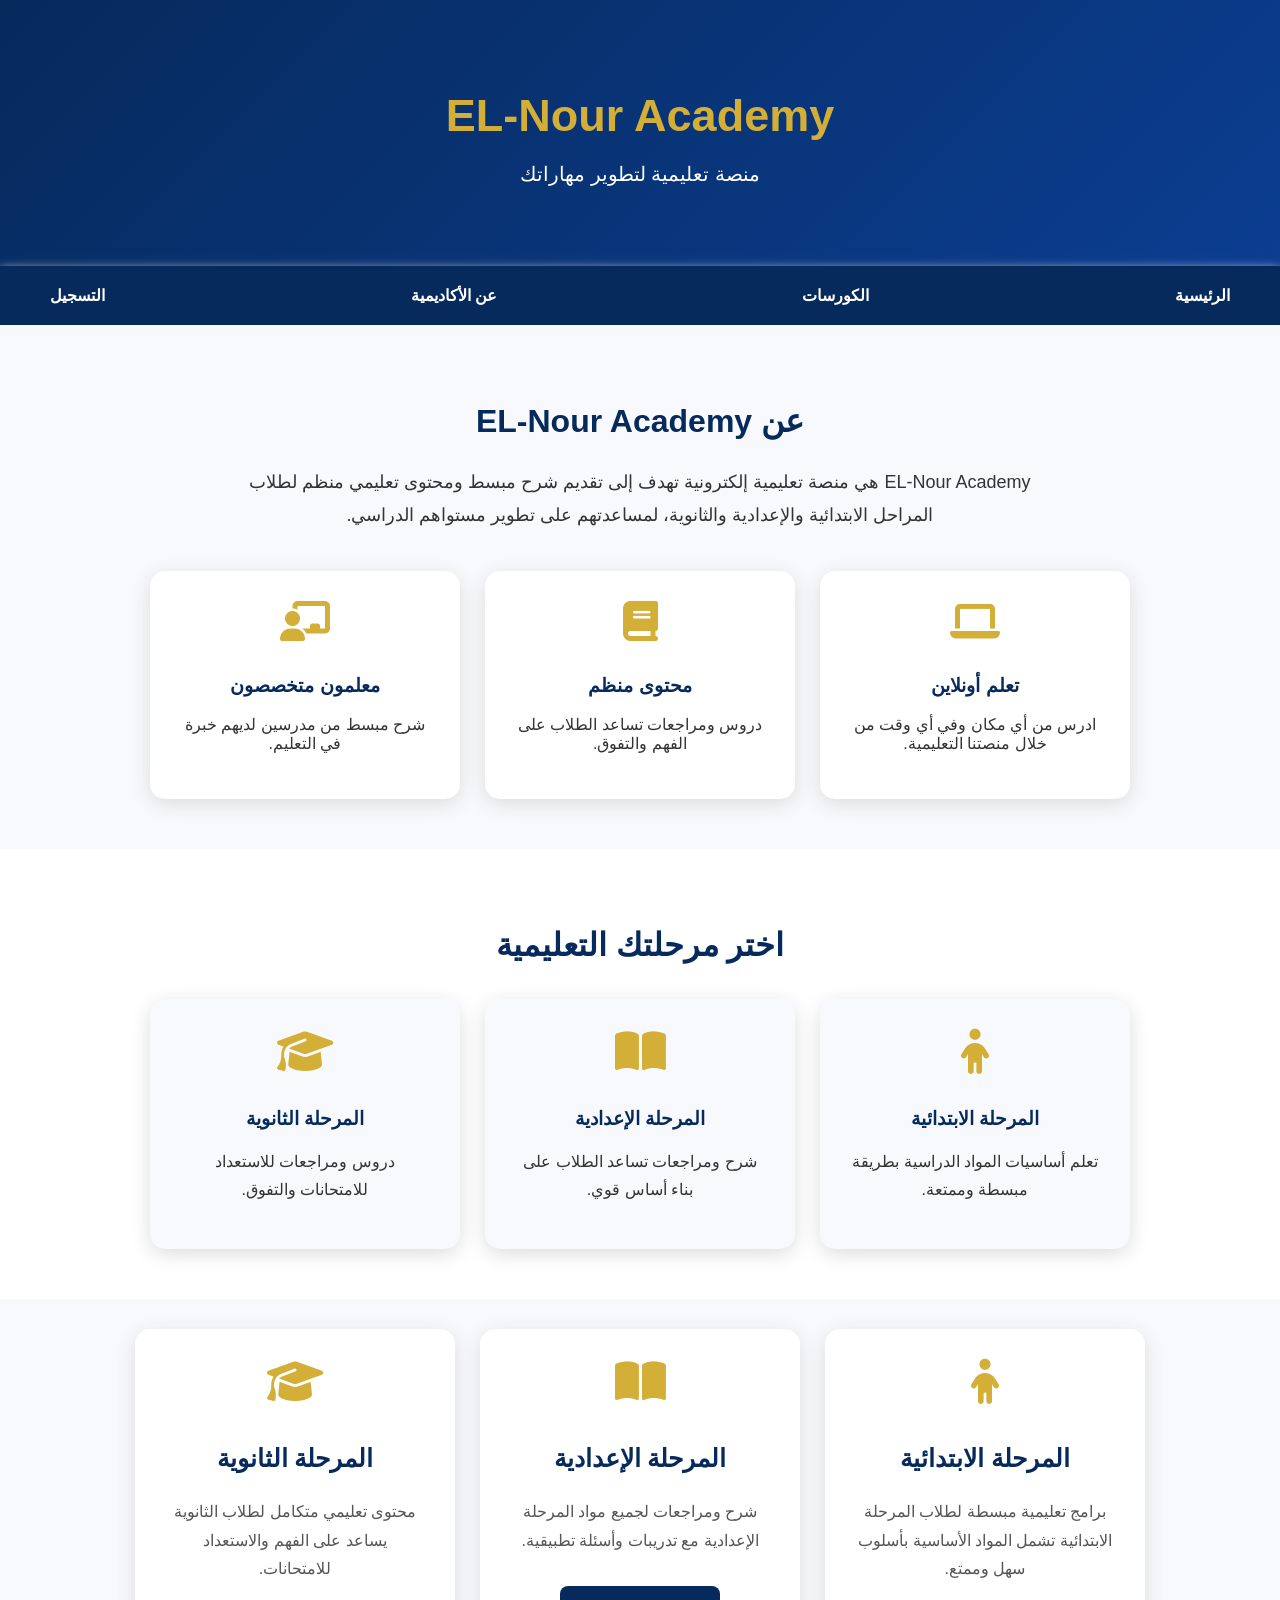
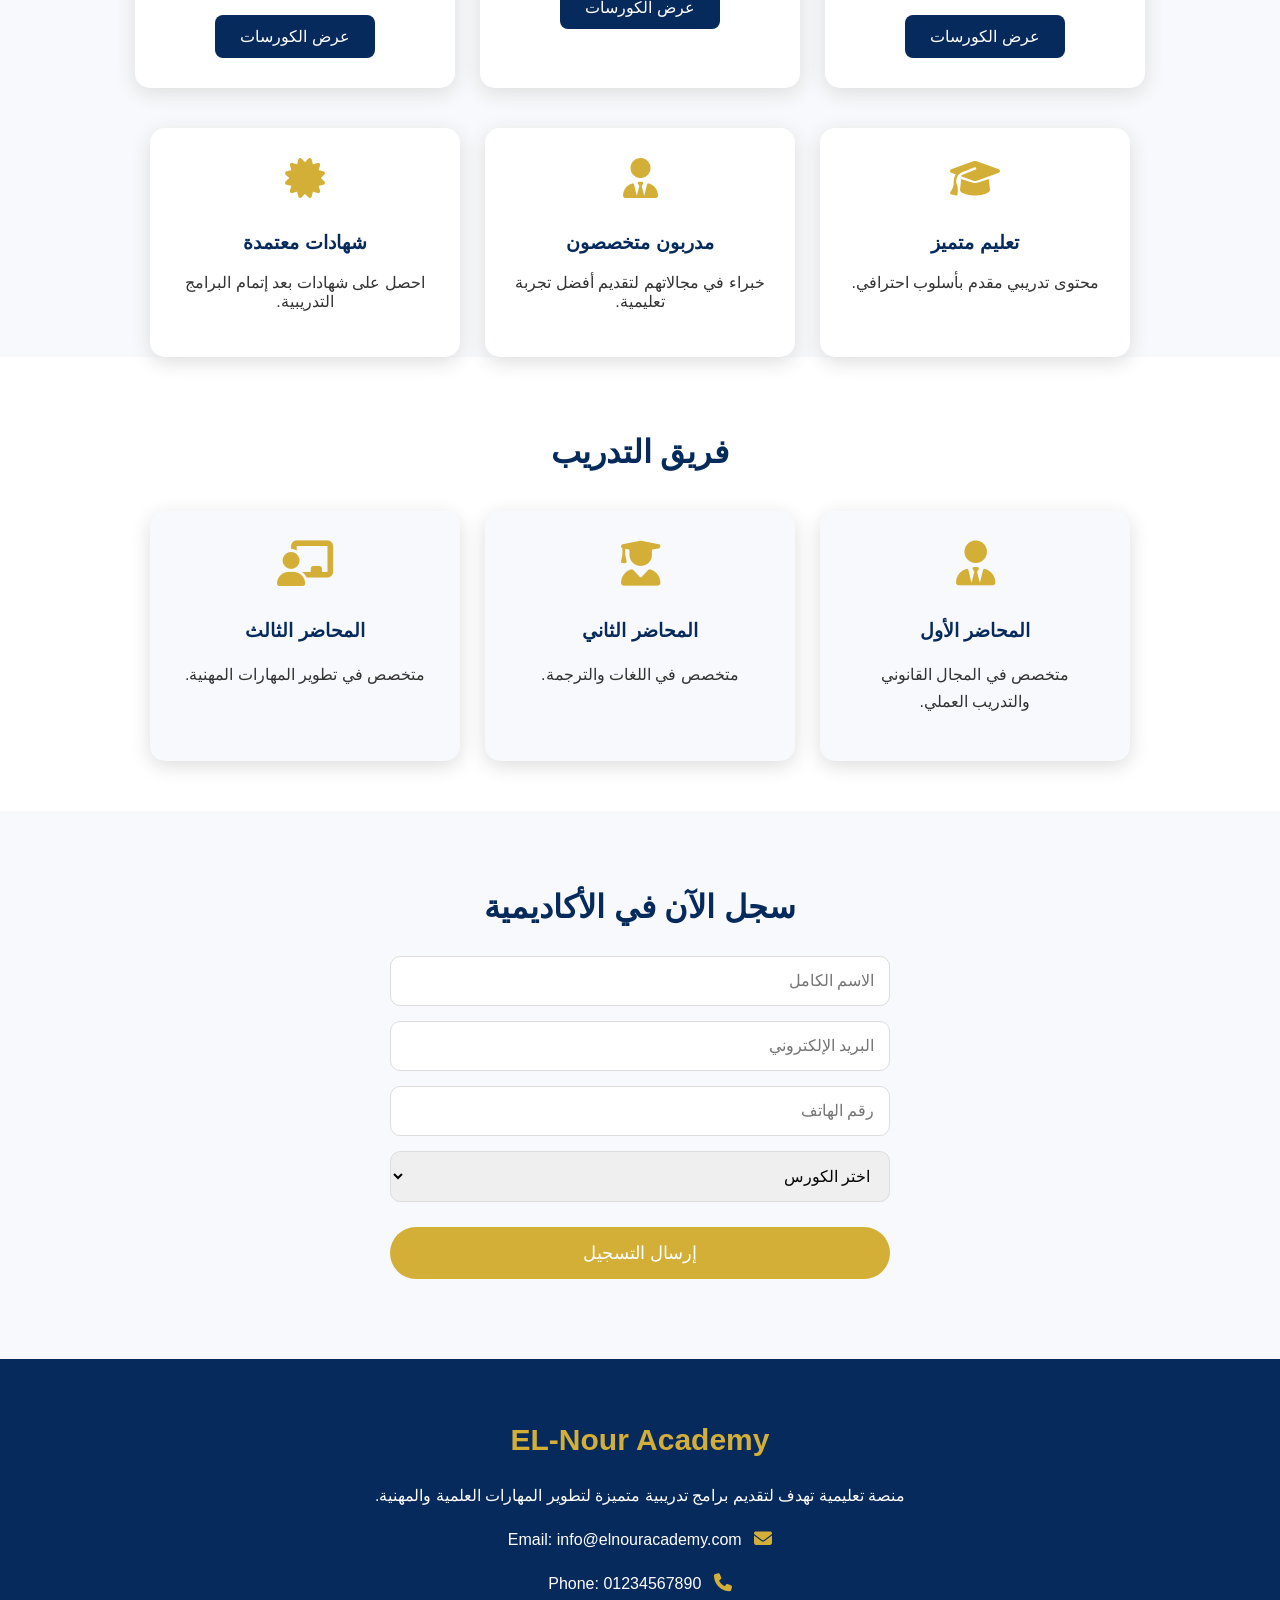
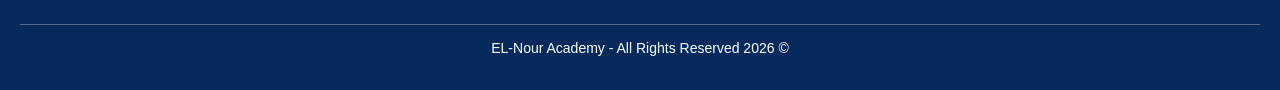
==== commit ce1f894e: "Update index.html" ====
--- a/index.html
+++ b/index.html
@@ -140,14 +140,6 @@
 </div>
 
 </section>
-<section class="about" id="about">
-
-<h2>عن الأكاديمية</h2>
-
-<p>
-EL-Nour Academy هي منصة تعليمية تهدف إلى تقديم برامج تدريبية متخصصة 
-تساعد الطلاب والمهنيين على تطوير مهاراتهم العلمية والعملية.
-</p>
 
 <div class="about-box">
 
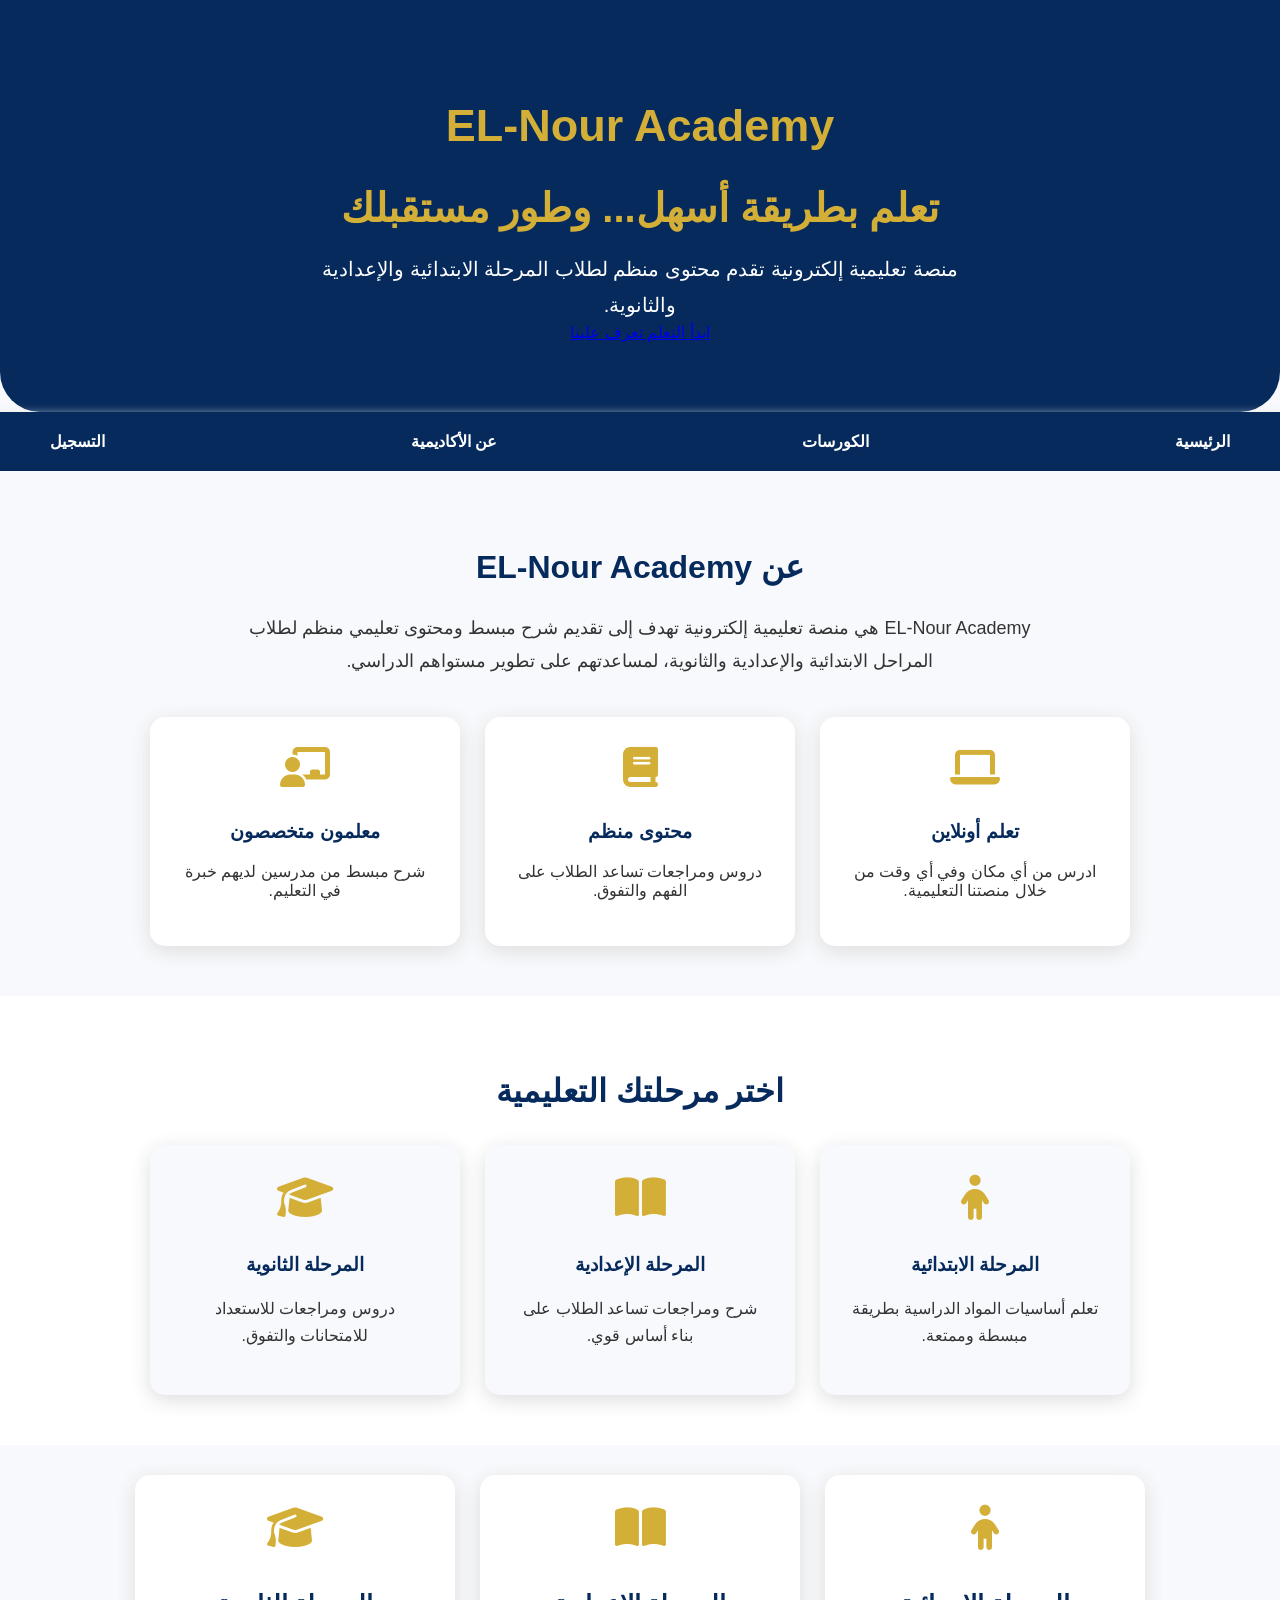
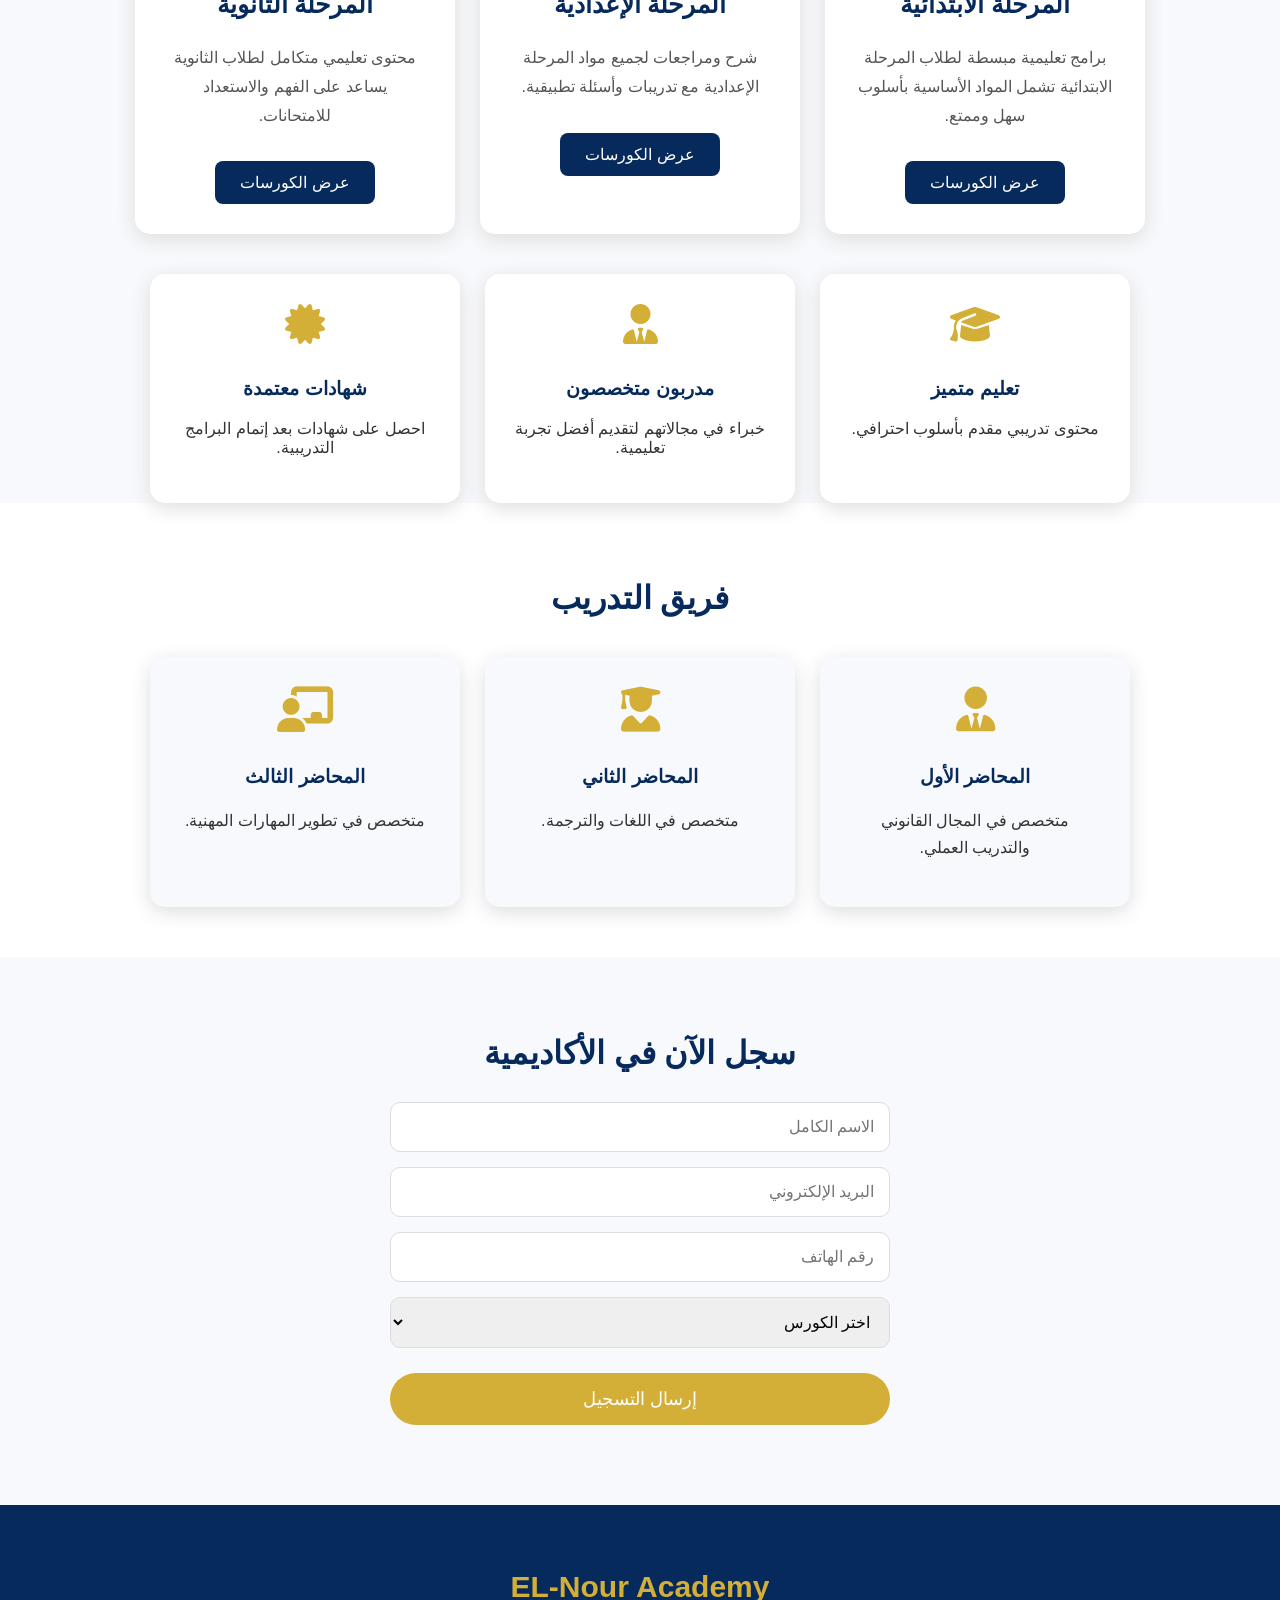
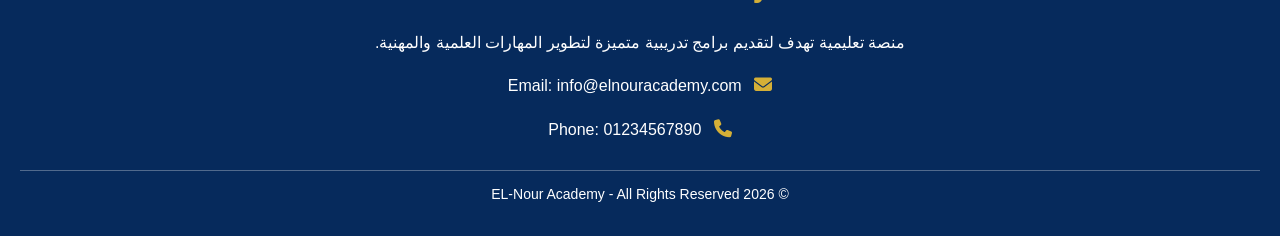
==== commit 5779a3d6: "Update index.html" ====
--- a/index.html
+++ b/index.html
@@ -11,10 +11,38 @@
 
 <body>
 
-    <header>
-        <h1>EL-Nour Academy</h1>
-        <p>منصة تعليمية لتطوير مهاراتك</p>
-    </header>
+  <header class="hero" id="home">
+
+<div class="hero-content">
+
+<h1>
+EL-Nour Academy
+</h1>
+
+<h2>
+تعلم بطريقة أسهل... وطور مستقبلك
+</h2>
+
+<p>
+منصة تعليمية إلكترونية تقدم محتوى منظم
+لطلاب المرحلة الابتدائية والإعدادية والثانوية.
+</p>
+
+<div class="hero-buttons">
+
+<a href="#levels">
+ابدأ التعلم
+</a>
+
+<a href="#about">
+تعرف علينا
+</a>
+
+</div>
+
+</div>
+
+</header>
 
     <nav>
     <a href="#home">الرئيسية</a>
@@ -205,9 +233,9 @@
 
 <select>
     <option>اختر الكورس</option>
-    <option>القانون</option>
-    <option>اللغات والترجمة</option>
-    <option>المهارات المهنية</option>
+  <option>المرحلة الابتدائية</option>
+<option>المرحلة الإعدادية</option>
+<option>المرحلة الثانوية</option>
 </select>
 
 <button type="submit">
